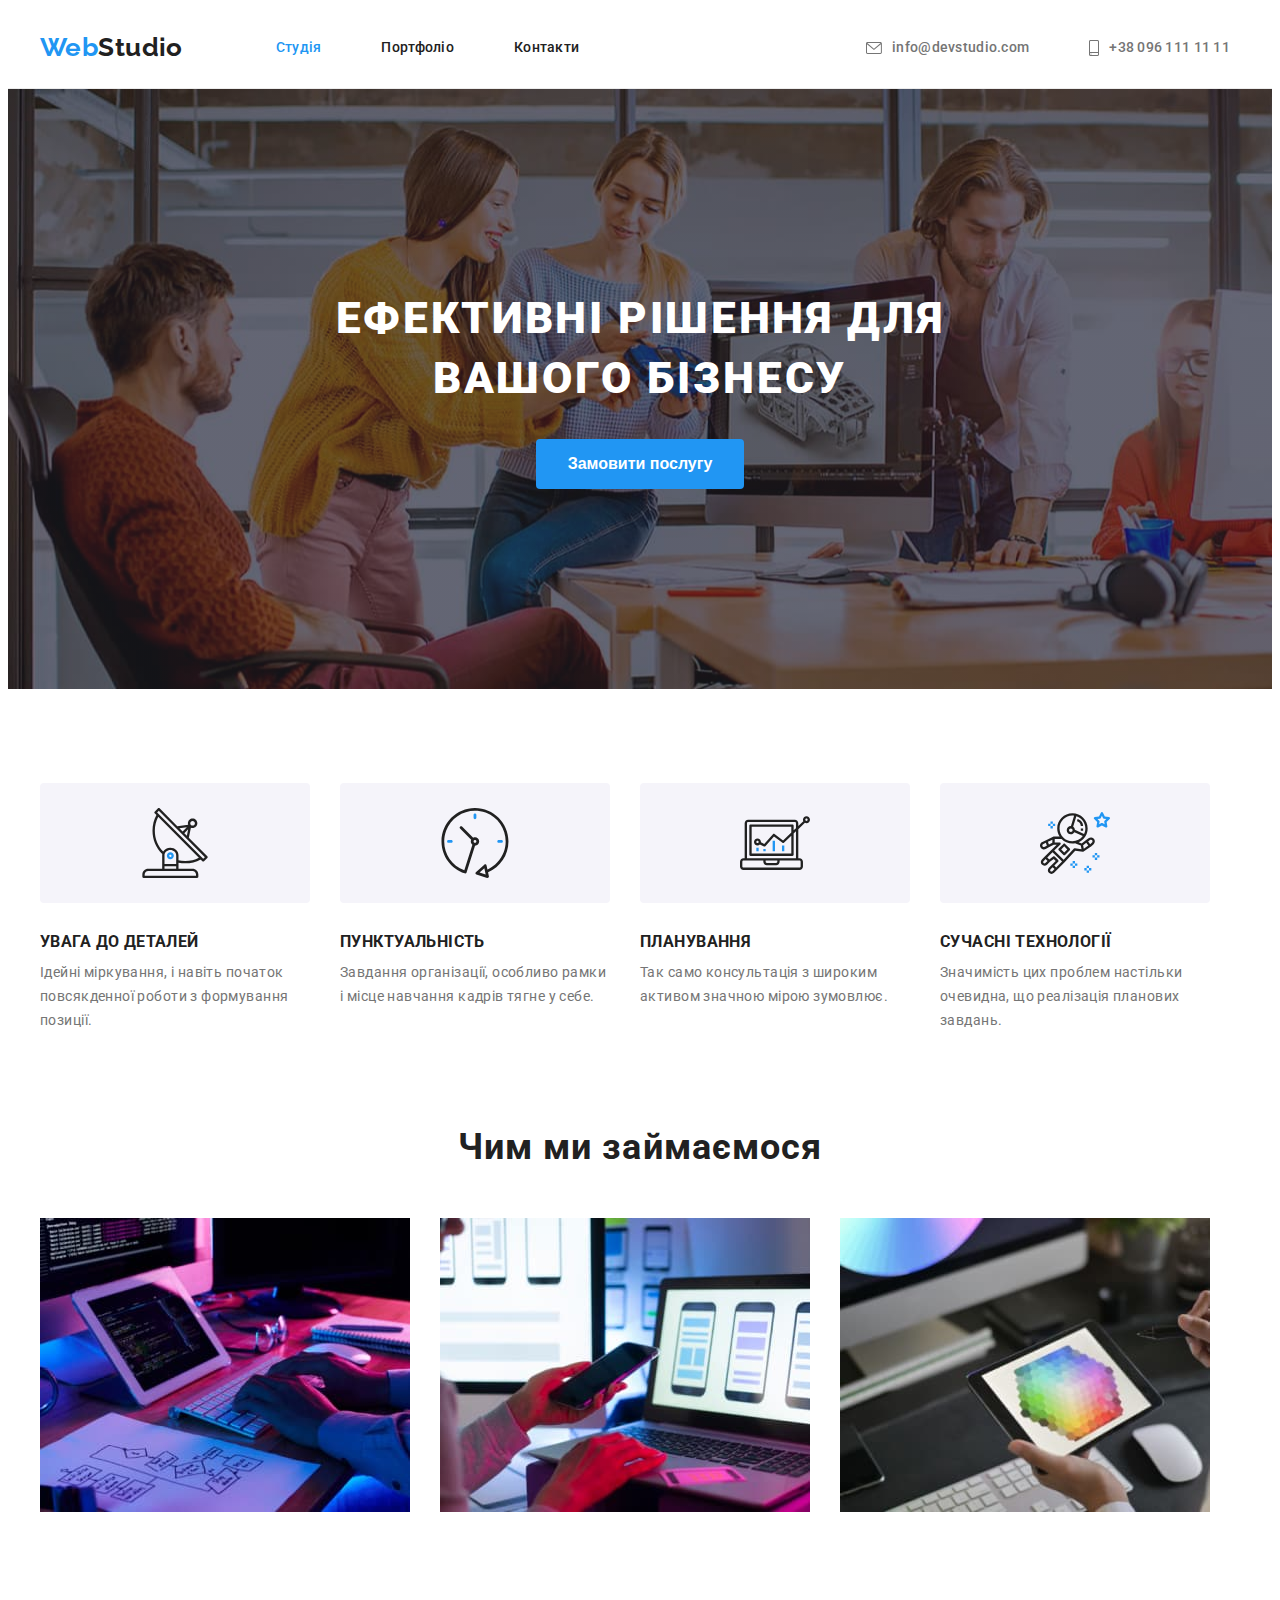
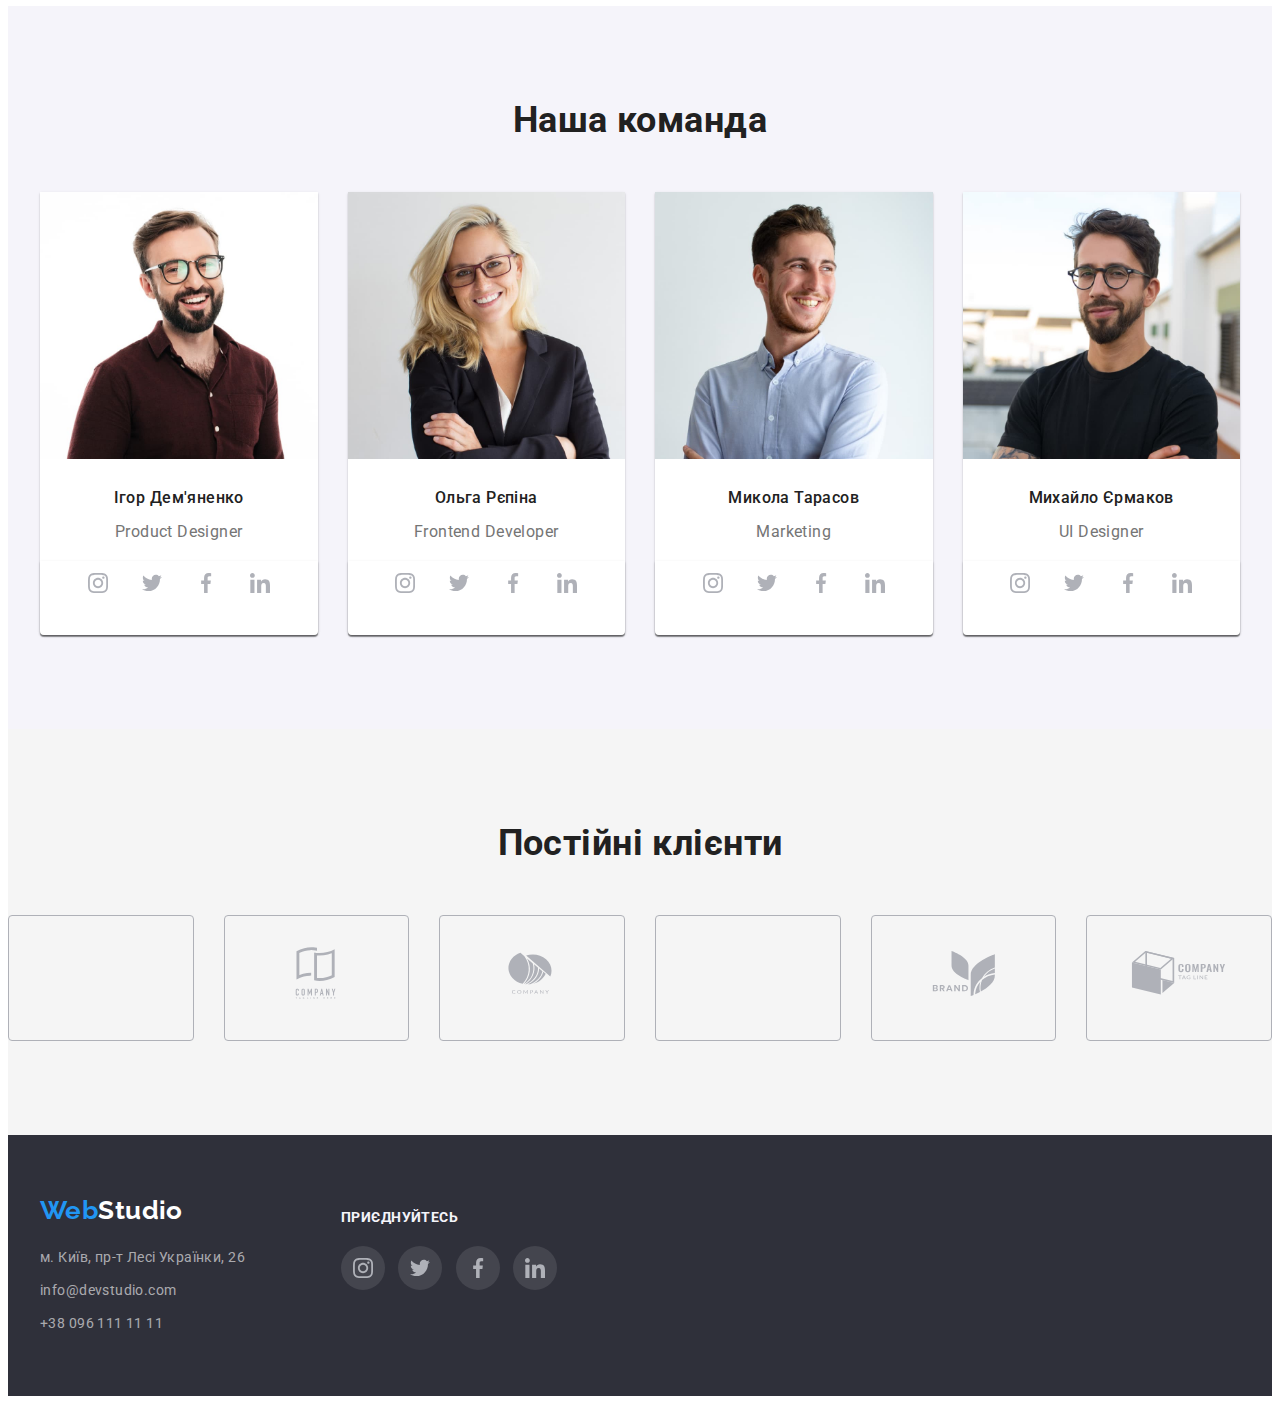
==== index.html @ e3583e93 "н" ====
<!DOCTYPE html>
<html lang="uk">
<head>
    <meta charset="UTF-8">
    <meta http-equiv="X-UA-Compatible" content="IE=edge">
    <meta name="viewport" content="width=device-width, initial-scale=1.0">
    <title>WebStudio</title>
    <link rel="preconnect" href="https://fonts.googleapis.com">
    <link rel="preconnect" href="https://fonts.gstatic.com" crossorigin>
    <link href="https://fonts.googleapis.com/css2?family=Raleway:wght@700&family=Roboto:wght@400;500;700;900&display=swap" rel="stylesheet">
    <link rel="stylesheet" href="https://cdnjs.cloudflare.com/ajax/libs/modern-normalize/1.1.0/modern-normalize.min.css" integrity="sha512-wpPYUAdjBVSE4KJnH1VR1HeZfpl1ub8YT/NKx4PuQ5NmX2tKuGu6U/JRp5y+Y8XG2tV+wKQpNHVUX03MfMFn9Q==" crossorigin="anonymous" referrerpolicy="no-referrer" />
    <link rel="stylesheet" href="./css/style.css">
</head>
<body>
    <!--Шапка-->
    <header class="head-top">
    <div class="container main-nav">   
        <a href="./index.html" class="logo"> <span class="logo-web">Web</span>Studio</a>
        <!--Навігація по сайті-->
        <nav class="nav">
            <ul class="site-nav">
                <li class="item-nav">
                   <a href="./index.html" class="header-link current">Студія</a> 
                </li>
                <li class="item-nav">
                    <a href="./portfolio.html" class="header-link ">Портфоліо</a>
                </li>
                <li class="item-nav">
                    <a href="" class="header-link">Контакти</a>
                </li>
            </ul>
        </nav>
        <!--Контакти-->
        <ul class="auth-nav">
            <li class="item-nav ">
                    <a href="mailto:info@devstudio.com" class="header-link"><svg class="icon-nav1">
                    <use href="./images/icons.svg#icon-letter"></use>
                 </svg>info@devstudio.com
                </a>
            </li>
            <li class="item-nav">
                    <a href="tel:+380961111111" class="header-link"><svg class="icon-nav2">
                    <use href="./images/icons.svg#icon-tel"></use>
                 </svg>+38 096 111 11 11
                </a>
            </li>
        </ul>
    </div>
    </header>
    <main>
        <!--Герой-->
    
        <section class="section section-hero ">
            <h1 class="hero-title">Ефективні рішення для вашого бізнесу</h1>
            <button type="button" class="button-style">Замовити послугу</button>
        </section>

    <section class="section section-benefits ">
        <div class="container">
            <!--Наші переваги-->
            <h2 class="title-benefits visually-hidden">Наші переваги</h2>
            <ul class="list-benefits">         
                <li class="list-item">
                    <div class="privileges-item">
                    <svg width="70" height="70" class="our-icons" >
                        <use class="our" href="./images/icons.svg#icon-antenna"></use>
                    </svg>
                    </div>
                    <h3 class="list-title">УВАГА ДО ДЕТАЛЕЙ</h3>
                    <p class="paragraph">Ідейні міркування, і навіть початок  повсякденної роботи з формування позиції.</p>
                </li>               
                <li class="list-item">
                    <div class="privileges-item">
                    <svg width="70" height="70" class="our-icons" >
                        <use href="./images/icons.svg#icon-clock"></use>
                    </svg>
                    </div>
                    <h3 class="list-title">ПУНКТУАЛЬНІСТЬ</h3>
                    <p class="paragraph">Завдання організації, особливо рамки і місце навчання кадрів тягне у себе.</p>
                </li>
                <li class="list-item">
                    <div class="privileges-item">
                    <svg width="70" height="70" class="our-icons">
                        <use href="./images/icons.svg#icon-diagram"></use>
                    </svg>
                    </div>
                    <h3 class="list-title">ПЛАНУВАННЯ</h3>
                    <p class="paragraph">Так само консультація з широким активом значною мірою зумовлює.</p>
                </li>
                <li class="list-item">
                    <div class="privileges-item">
                    <svg width="70" height="70" class="our-icons">
                        <use href="./images/icons.svg#icon-astronaut"></use>
                    </svg>
                    </div>
                    <h3 class="list-title">СУЧАСНІ ТЕХНОЛОГІЇ</h3>
                    <p class="paragraph">Значимість цих проблем настільки очевидна, що реалізація планових завдань.</p>
                </li>
            </ul>
        </div>
    </section>
        <!--Чим ми займаємося-->
    <section class="section section-work nopadding">
        <div class="container">
            <h2 class="section-work-title">Чим ми займаємося</h2>
            <ul class="list-work">
                <li class="item-do">
                    <img  class="img-item" src="./images/img.jpg" width="370" height="294" alt="Верстка">
                </li>
                <li class="item-do">
                    <img  class="img-item" src="./images/img2.jpg" width="370" height="294" alt="Дизайн">
                </li>
                <li class="item-do">
                    <img  class="img-item" src="./images/img3.jpg" width="370" height="294" alt="Оформлення">
                </li>
            </ul>
        </div>
    </section>
        <!--Наша команда-->
    <section class="section section-team">
        <div class="container">
            <h2 class="section-title">Наша команда</h2>
            <ul class="team">
                <li class="team-list">
                    <img class="team-picks" src="./images/igor.jpg" width="270" height="260" alt="Ігор Дем'яненко">
                    <h3 class="team-title">Ігор Дем'яненко</h3>
                    <p class="paragraph-team">Product Designer</p>
                    <ul class="team-list team-list-socialm">
                        
                        </li>
                        <li class="team-item-socialm">
                            <a href="#" class="team-soc-link link">
                                <svg width="20" height="20" class="team-soc-icon">
                                <use href="./images/icons.svg#icon-instagram"></use>
                                </svg>
                                </a>
                        </li>
                        <li class="team-item-socialm">
                            <a href="#" class="team-soc-link link">
                                <svg  width="20" height="20" class="team-soc-icon">
                                <use href="./images/icons.svg#icon-twitter-1"></use>
                                </svg>
                            </a>
                        </li>
                        <li class="team-item-socialm">
                            <a href="#" class="team-soc-link link">
                                <svg  width="20" height="20" class="team-soc-icon">
                                <use href="./images/icons.svg#icon-facebook"></use>
                                </svg>
                            </a>
                        </li>
                        <li class="team-item-socialm">
                            <a href="#" class="team-soc-link link">
                                <svg width="20" height="20" class="team-soc-icon">
                                <use href="./images/icons.svg#icon-linkedin"></use>
                                </svg>
                            </a>
                        </li>
                    </ul>
                </li>
                <li class="team-list">
                    <img class="team-picks" src="./images/olga.jpg" width="270" height="260" alt="Ольга Рєпіна">
                    <h3 class="team-title">Ольга Рєпіна</h3>
                    <p class="paragraph-team">Frontend Developer</p>
                    <ul class="team-list team-list-socialm">
                        <li class="team-item-socialm">
                            <a href="#" class="team-soc-link link">
                            <svg width="20" height="20" class="team-soc-icon">
                            <use href="./images/icons.svg#icon-instagram"></use>
                            </svg>
                            </a>
                        </li>
                        <li class="team-item-socialm">
                            <a href="#" class="team-soc-link link">
                                <svg  width="20" height="20" class="team-soc-icon">
                                <use href="./images/icons.svg#icon-twitter-1"></use>
                                </svg>
                            </a>
                        </li>
                        <li class="team-item-socialm">
                            <a href="#" class="team-soc-link link">
                                <svg  width="20" height="20" class="team-soc-icon">
                                <use href="./images/icons.svg#icon-facebook"></use>
                                </svg>
                            </a>
                        </li>
                        <li class="team-item-socialm">
                            <a href="#" class="team-soc-link link">
                                <svg width="20" height="20" class="team-soc-icon">
                                <use href="./images/icons.svg#icon-linkedin"></use>
                                </svg>
                            </a>
                        </li>
                    </ul>
                </li>
                <li class="team-list">
                    <img class="team-picks" src="./images/mykola.jpg" width="270" height="260" alt="Микола Тарасов">
                    <h3 class="team-title">Микола Тарасов</h3>
                    <p class="paragraph-team">Marketing</p>
                    <ul class="team-list team-list-socialm">
                        
                        <li class="team-item-socialm">
                            <a href="#" class="team-soc-link link">
                                <svg width="20" height="20" class="team-soc-icon">
                                <use href="./images/icons.svg#icon-instagram"></use>
                                </svg>
                                </a>
                        </li>
                        <li class="team-item-socialm">
                            <a href="#" class="team-soc-link link">
                                <svg  width="20" height="20" class="team-soc-icon">
                                <use href="./images/icons.svg#icon-twitter-1"></use>
                                </svg>
                            </a>
                        </li>
                        <li class="team-item-socialm">
                            <a href="#" class="team-soc-link link">
                                <svg  width="20" height="20" class="team-soc-icon">
                                <use href="./images/icons.svg#icon-facebook"></use>
                                </svg>
                            </a>
                        </li>
                        <li class="team-item-socialm">
                            <a href="#" class="team-soc-link link">
                                <svg width="20" height="20" class="team-soc-icon">
                                <use href="./images/icons.svg#icon-linkedin"></use>
                                </svg>
                            </a>
                        </li>
                    </ul>
                </li>
                <li class="team-list">
                    <img class="team-picks" src="./images/mykhailo.jpg" width="270" height="260" alt="Михайло Єрмаков">
                    <h3 class="team-title">Михайло Єрмаков</h3>
                    <p class="paragraph-team">UI Designer</p>
                    <ul class="team-list team-list-socialm">
                        
                        <li class="team-item-socialm">
                            <a href="#" class="team-soc-link link">
                                <svg width="20" height="20" class="team-soc-icon">
                                <use href="./images/icons.svg#icon-instagram"></use>
                                </svg>
                                </a>
                        </li>
                        <li class="team-item-socialm">
                            <a href="#" class="team-soc-link link">
                                <svg  width="20" height="20" class="team-soc-icon">
                                <use href="./images/icons.svg#icon-twitter-1"></use>
                                </svg>
                            </a>
                        </li>
                        <li class="team-item-socialm">
                            <a href="#" class="team-soc-link link">
                                <svg  width="20" height="20" class="team-soc-icon">
                                <use href="./images/icons.svg#icon-facebook"></use>
                                </svg>
                            </a>
                        </li>
                        <li class="team-item-socialm">
                            <a href="#" class="team-soc-link link">
                                <svg width="20" height="20" class="team-soc-icon">
                                <use href="./images/icons.svg#icon-linkedin"></use>
                                </svg>
                            </a>
                        </li>
                    </ul>
                </li>
            </ul>
        </div>
    </section>
    <!--Постійні клієнти-->
    <section class="section section-clients">
        <div class="container"></div>
        <h2 class="client-header">Постійні клієнти</h2>
            <ul class="list-client">
                <li class="company company-two">
                 <a class="client-item" href="#">
                    <svg class="icon-clients" width="106" height="60">
                        <use href="./images/icons.svg#icon-Logo-1"></use>
                    </svg>
                 </a>
                </li>
                <li class="company company-two">
                    <a class="client-item" href="#">
                        <svg class="icon-clients" width="106" height="60">
                            <use href="./images/icons.svg#icon-Logo-2"></use>
                        </svg>
                     </a>                
                </li>
                <li class="company company-two">
                    <a class="client-item" href="#">
                        <svg class="icon-clients" width="106" height="60">
                            <use href="./images/icons.svg#icon-Logo-3"></use>
                        </svg>
                     </a>      
                </li>
                <li class="company company-two">
                    <a class="client-item" href="#">
                        <svg class="icon-clients" width="106" height="60">
                            <use href="./images/icons.svg#icon-Logo-4"></use>
                        </svg>
                     </a>      
                </li>
                <li class="company company-two">
                    <a class="client-item" href="#">
                        <svg class="icon-clients" width="106" height="60">
                            <use href="./images/icons.svg#icon-Logo-5"></use>
                        </svg>
                     </a>      
                </li>
                <li class="company company-two">
                    <a class="client-item" href="#">
                        <svg class="icon-clients" width="106" height="60">
                            <use href="./images/icons.svg#icon-Logo-6"></use>
                        </svg>
                     </a>      
                </li>
            </ul>
        </div>
    </section>
</main>
    <!--Підвал-->
    <footer class="footer">
    <div class="container footer-item">
        <div class="footer-div">
            <address class="address">
        <a href="./index.html" class="logo-footer"><span class="logo-web">Web</span>Studio</a>
            <ul class="site-nav-footer">
                <li>
                    <a href="https://goo.gl/maps/zZceFbnyoAsrNm7R6" class="address-items" rel="noreferrer noopener" target="_blank">м. Київ, пр-т Лесі Українки, 26</a>
                </li>
                <li>
                    <a href="mailto:info@devstudio.com" class="address-items">info@devstudio.com</a>
                </li>
                <li>
                    <a href="tel:+380961111111" class="address-items link-end">+38 096 111 11 11</a>
                </li>
            </ul>
        </address>
        <div class="div-fot">
            <h3 class="footer-title">приєднуйтесь</h3>
            <ul class="footer-list">
                <li class="footer-soc-lincs">
                    <a class="footer-icon-linc" href="#">
                        <svg class="icons-svg" width="20" height="20">
                            <use href="./images/icons.svg#icon-instagram"></use>
                        </svg>
                    </a>
                </li>
                <li class="footer-soc-lincs">
                    <a class="footer-icon-linc" href="#">
                        <svg  class="icons-svg" width="20" height="20">
                            <use href="./images/icons.svg#icon-twitter-1"></use>
                        </svg>
                    </a>
                </li>
                <li class="footer-soc-lincs">
                    <a class="footer-icon-linc" href="#">
                        <svg class="icons-svg" width="20" height="20">
                            <use href="./images/icons.svg#icon-facebook"></use>
                        </svg>
                    </a>
                </li>
                <li class="footer-soc-lincs">
                    <a class="footer-icon-linc" href="#">
                        <svg class="icons-svg" width="20" height="20">
                            <use href="./images/icons.svg#icon-linkedin"></use>
                        </svg>
                    </a>
                </li>
            </ul>
        </div>
    </div>
    </div>
    </footer>
</body>
</html>
---- css/style.css ----
:root {
    --primary-text-color: #212121;
    --acent-color: #2196F3;
    --secondary-texy-color:#757575;
    --primary-fon-color: #ffffff;
    --secondary-fon-col: #F5F4FA;
    --darc-fon-color:#2F303A;
    --adres-color:rgba(255, 255, 255, 0.6);
    --work-fon-color:#F5F5F5;
    --header-border-color:#ECECEC;
    --color-cards-border: #EEEEEE;
    --background-color-hero: #C4C4C4;
    --border-clients-color: #AFB1B8;
    --bacjground-color-footer-lincs: rgba(255, 255, 255, 0.1);
    


    --primary-padding-bottom: 10px;
    
    

}
/* Палітра кольорів сайту */
/* Колір header : #FFFFFF; */
/* Колір секції наші переваги, і footer :  #2F303A */
/* Колір секцій наші переваги, чим ми займаємося :  #F5F5F5; */
/* Колір секції Наша команда : #F5F4FA */
/* Акцент: #2196F3; */
/* колір тексту: #2196F3; */
/* колір другорядного тексту: #757575; */


/* ------------index.html------------*/

body {
    font-family: 'Roboto', 'sans-serif';
    color: var(--primary-text-color);
    background-color:var(--primary-fon-color);
    font-weight: 400;
    font-size: 14px;
    line-height: 1.7;
    letter-spacing: 0.03em;
}

h1, h2, h3, h4, h5, h6, p {
    margin: 0;
    
}

ul {
    padding: 0;
    margin: 0;
   

}
.section {
    padding-top: 94px;
    padding-bottom:  94px;
}


/* ------------Шапка------------*/
header .auth-nav {
    display: flex;
}

.head-top  {
    background-color: var(--primary-fon-color);
    border-bottom: 1px solid var(--header-border-color);
    
}


.logo {
    font-family: 'Raleway', 'sans-serif';
    font-weight: 700;
    font-size: 26px;
    line-height: 1.2;
    text-decoration: none;
    color: var(--primary-text-color); 
    margin-right: 93px;   
}
.logo-web {
    color: var(--acent-color)
}



/* ------------Навігація по сайті------------*/


.main-nav {
    display: flex;
    align-items: center;
}

.site-nav {
    color: var(--primary-text-color);
    display: flex;      
}

.nav {
    margin-right: auto;
}

.site-nav .item-nav:not(:last-child) {
    margin-right: 50px;
}

.site-nav .header-link,
.site-nav {
    color: var(--primary-text-color);   
}

.site-nav .header-link:hover,
.site-nav .header-link:focus {
    color: var(--acent-color);
}

.header-link:active {
    color: var(--acent-color);
}
.header-link {
    display: block;
    padding-top: 32px;
    padding-bottom: 32px;
    font-weight: 500;
    font-size: 14px;
    line-height: 1.14;
    letter-spacing: 0.02em;
}

.auth-nav .item-nav + .item-nav {
    margin-left: 50px;
} 
/* ------------Контатки------------*/

.main-nav {
    justify-content: center;
}

.auth-nav .header-link,
.auth-nav  {
    color: var(--secondary-texy-color);
}


.auth-nav .header-link:hover,
.auth-nav .header-link:focus 
{
    color: var(--acent-color);
}

.site-nav .header-link.current {
    color: var(--acent-color);
}

.header-link {
    text-decoration: none;
}
.site-nav,
.auth-nav,
.list-benefits,
.team-list,
.buttons-filter,
.photos-list,
.list-work,
.site-nav-footer,
.list-client,
.footer-list
{
    list-style: none;
}

.icon-nav1,
.icon-nav2 {
    margin-right: 10px;
}

.icon-nav1:hover,
.icon-nav2:focus {
    color: var(--acent-color);
    fill: currentColor;
}

.icon-nav1 {
    width: 16px;
    height: 12px;
    fill: var(--secondary-texy-color);
}
.icon-nav2 {
    width: 10px;
    height: 16px;
    fill: var(--secondary-texy-color);
}


.header-link {
    display: flex;
    margin-right: 10px;
    align-items: center;
    justify-content: center;

}
/* ------------Декоративні елементи------------*/

.icon-nav1,
.icon-nav2 {
    color: var(--secondary-texy-color);
    fill: var(--secondary-texy-color);
}

.nav-icon:hover,
.nav-icon:focus {
    color: var(--acent-color);
}

/* ------------Герой------------*/

 .section-hero {

    background-image: linear-gradient(rgba(47, 48, 58, 0.4),
    rgba(47, 48, 58, 0.4)),
    url(../images/hero.jpg) ;
    background-repeat: no-repeat; 
    background-size: cover;
    background-color: var(--darc-fon-color); 
    text-align: center; 
    padding-top: 200px;
    padding-bottom:200px;
    max-width: 1600px;
    margin: 0 auto;
    
}

.section .section-hero {
    padding: 0;
    
}

.hero-title {
    color: var(--primary-fon-color);
    max-width: 696px;
    font-weight: 900;
    font-size: 44px;
    line-height: 1.36;
    letter-spacing: 0.06em;
    text-transform: uppercase;
    margin-bottom: 30px;
    margin-left: auto;
    margin-right: auto;
    
}


/* ------------Кнопи------------*/

/* ------------Кнопки портфоліо------------*/
.buttons-filter  .button {
    font-weight: 500;
    font-size: 16px;
    line-height: 1.62;
    color: var(--primary-text-color);
    background-color: var(--secondary-fon-col);
    border: none;
}

.button {
    background-color: var(--secondary-fon-col);
    
}

.button-filter:hover,
.button-filter:focus,
.button-filter:active
 {
    background-color:var(--acent-color);
    color: var(--primary-fon-color);
    box-shadow: 0px 3px 1px 
    rgba(0, 0, 0, 0.1), 0px 1px 2px 
    rgba(0, 0, 0, 0.08), 0px 2px 2px 
    rgba(0, 0, 0, 0.12);
    border-radius: 4px;
 }
 .button-filter {
    font-family: 'Roboto', 'sans-serif';
    border: 0;
    font-weight: 500;
    font-size: 16px;
    line-height:1.62;
    text-align: center;
    border-radius: 4px;
    cursor: pointer;
    max-height: 38px;
    padding-top: 6px;
    padding-bottom: 6px;
    padding-left: 22px;
    padding-right: 22px;
    
 }
 .button-all {
    width: 73px;
    padding-left: 25px;
    padding-right: 25px;
}
.button-web {
    width: 125px;
}
.button-adds {
    width: 112px;
}
.button-dysain {
    width: 103px;
}
.button-market {
    width: 130px;
    
}

 /* ------------Кнопка секції герой------------*/

.button-style {

    background-color: var(--acent-color);
    color: var(--primary-fon-color);
    border: none;
    cursor: pointer;
    font-weight: 700;
    font-size: 16px;
    line-height: 1.87;
    display: inline-block;
    background: var(--acent-color);
    border-radius: 4px;
    max-width: 216px;
    max-height: 50px;
    padding: 10px 32px;

    
}   
.button-style:hover,
.button-style:focus,
.button-style:active
 {
    background-color: var(--secondary-fon-col);
    color: var(--primary-text-color);
    box-shadow: 0px 4px 4px rgba(0, 0, 0, 0.15);
    border-radius: 4px;
}
/* ------------Наші переваги------------*/



.list-benefits {
    display: flex;    
}
.list-item {
    width: 270px;
}

.list-benefits .list-item:not(:last-child) {
     margin-right: 30px;

}

.visually-hidden { 
    position: absolute;
    width: 1px;
    height: 1px;
    margin: -1px;
    border: 0;
    padding: 0;
    white-space: nowrap;
    clip-path: inset(100%);
    clip: rect(0 0 0 0);
    overflow: hidden;
}

.list-title {
    font-weight: 700;
    line-height: 1.14;
    text-transform: uppercase;
    color: var(--primary-text-color);
    margin-bottom:var(--primary-padding-bottom) ;
}
.paragraph {
    
    color: var(--secondary-texy-color);

}

  
.privileges-item {
    display: flex;
    justify-content: center;
    align-items: center;
    margin-bottom: 30px;
    width: 270px;
    height: 120px;
    background: #F5F4FA;
    border-radius: 4px;
    
}



/* ------------Чим ми займаємося------------*/

.nopadding {
    padding-top: 0px;
}

.section-work-title {
    font-weight: 700;
    font-size: 36px;
    line-height: 1.16;
    letter-spacing: 0.03em;
    
}

.section-work-title {
    margin-bottom: 50px;
    text-align: center;
}
.list-work { 
    display:flex;    
    
}
.list-work .item-do {
    margin-right: 30px;
}
.list-work .item-do:last-child {
    margin-right: 0;
}

.img-item,
.team-picks {
    display: block;
    width: 100%;
    height: auto;
}

/* ------------Наша команда------------*/

.section-team {
    background-color: var(--secondary-fon-col);        
}

.section-title {
    font-weight: 700;
    font-size: 36px;
    line-height: 1.16;
    text-align: center;
    margin-bottom: 50px;
}

.paragraph-team {
    font-size: 16px;
    text-align: center;
    color: var(--secondary-texy-color); 
    margin-bottom: 16px;
}
.team-title {
    font-size: 16px;
    font-weight: 500;
    line-height: 1.18;
    text-align: center;
    margin-bottom:var(--primary-padding-bottom) ;    
}
.team {
    display: flex;
    justify-content: center;
}
.team .team-list:not(:last-child) {
    margin-right: 30px;
}
.team-picks {
    margin-bottom: 30px;
}
.team-list {
    box-shadow: 
    0px 1px 3px
    rgba(0, 0, 0, 0.12),
    0px 1px 1px rgba(0, 0, 0, 0.14),
    0px 2px 1px rgba(0, 0, 0, 0.2);
border-radius: 0px 0px 4px 4px;
background-color: var(--primary-fon-color);

}

.team-list-socialm {
    display: flex;
    justify-content: center;
    align-items: center;
}

.team-item-socialm {
 width: 44px;
 height: 44px;
 margin-bottom: 30px;
 
}
.team-item-socialm:not(:last-child) {
margin-right: 10px;
}
.team-soc-link  {
    width: 100%;
    height: 100%;  
    display: flex;
    border-radius: 50%;
    justify-content: center;
    align-items: center;

}
.team-soc-link:focus,
.team-soc-link:hover {
    background-color: var(--acent-color);
} 

/* ------------Наші клієнти------------*/
.section-clients {
    background-color: var(--work-fon-color);
}
.list-client {
    display: flex;
    justify-content: center;

}
.client-header {
    
    font-size: 36px;
    line-height: 1.16;
    text-align: center;
    display: flex;
    justify-content: center;
    align-items: center;
    margin-bottom: 50px;
}
.company {
    width: 170px;
    height: 92px;
    border: 1px solid var(--border-clients-color);
    border-radius: 4px;
    align-items: center;
    justify-content: center;
}
.company:not(:last-child) {
    margin-right: 30px;
}
.icon-clients {
    display: inline-block;
    align-items: center;
    justify-content: center;
    padding: auto;
    width: 106px;
    height: 60px;
    
}

.company-two {
    display: inline-flex;
    padding: 16px 32px;
    align-items: center;
    justify-content: center;

}

/* ------------Підвал------------*/

.footer {
    background-color: var(--darc-fon-color); 
    padding-top: 60px;
    padding-bottom: 60px; 
}

.footer-item > .logo-footer {
    margin-bottom: 20px;
    
}


.logo-footer {
    font-family: 'Raleway', 'sans-serif';
    font-weight: 700;
    font-size: 26px;
    line-height: 1.2;
    color: var(--primary-fon-color);
    text-decoration: none;
    display: inline-block;
    
}

.site-nav-footer > li:not(:last-child) {
    margin-bottom: 9px;
    
}


.address {
    font-style: normal;
    width: 231px;
    margin-right: 70px;
}
.address-item {
    color: var(--primary-fon-color);
    text-decoration: none;
}

.address-items {
    color: var(--adres-color); 
    text-decoration: none;   
}
.address-items:hover,
.address-items:focus {
    color: var(--acent-color);
}

.footer-title {
    color:var(--secondary-fon-col);
    font-weight: 700;
    font-size: 14px;
    line-height: 1.14;
    letter-spacing: 0.03em;
    text-transform: uppercase;
    margin-bottom: 20px;
}

.footer-soc-lincs {
    display: inline-flex;
    justify-content: center;
    align-content: center;
    width: 44px;
    height: 44px;
    background-color:var(--bacjground-color-footer-lincs);
    border-radius: 50%;
}

.footer-soc-lincs:focus,
.footer-soc-lincs:hover {
    background-color: var(--acent-color);
}

.footer-soc-lincs:not(:last-child) {
    margin-right: 10px;
    }

.footer-icon-linc {
    display: flex;
    justify-content: center;
    align-items: center;
}
.footer-div {
    display: flex;
    align-items: center;
}

.logo-footer {
    margin-bottom: 20px;
}

.div-fot {
    margin-bottom: 30px;
}



/* --------Портфоліо--------- */
.pic-title {
    font-weight: 700;
    font-size: 18px;
    line-height: 2;
    letter-spacing: 0.06em;
    color: var(--primary-text-color);
    
}
.pic-paragraph {
    font-size: 16px;
    line-height: 1.87;
    color: var(--secondary-texy-color);
}


/* --------Універсальні--------- */

.container {
    width: 1200px;
    padding-left:  15px;
    padding-right:  15px;
    margin: 0 auto;
    
}


.port {
    border: 1px solid var(--header-border-color);
    border-top: none;
    border-left: none;
    border-right: none;
}
.pic-list {
    display: flex;
    flex-wrap: wrap;       
}

.photos-list {
    width: 370px;
    margin-right: 30px;
    margin-bottom: 30px;
    
}

.photos-list:nth-child(3n) {
    margin-right: 0;
    
}
.photos-list:nth-last-child(-n+3) {
    margin-bottom: 0;
}
.photos-list:hover
 {
    box-shadow: 0px 3px 1px
     rgba(0, 0, 0, 0.1), 0px 1px 2px 
     rgba(0, 0, 0, 0.08), 0px 2px 2px
     rgba(0, 0, 0, 0.12);
    border-radius: 4px;
}

.photos-list:focus {
    box-shadow: 0px 3px 1px
     rgba(0, 0, 0, 0.1), 0px 1px 2px 
     rgba(0, 0, 0, 0.08), 0px 2px 2px
     rgba(0, 0, 0, 0.12);
    border-radius: 4px;
}
.buttons-filters {
    display: flex;
    justify-content:center;
    margin-bottom: 50px;
   
}
.buttons-filter:not(:first-child) {
    margin-left: 8px;
}

.portfolio-list {
    justify-content: center;
}


.cards {
    border: 1px solid var(--color-cards-border);
    border-top: none;
    width: 370px;
    padding-top: 20px;
    padding-bottom: 20px;
    padding-left: 24px;
    padding-right: 24px;
}

.cards> .pic-title {  
    margin-bottom: 4px;
}
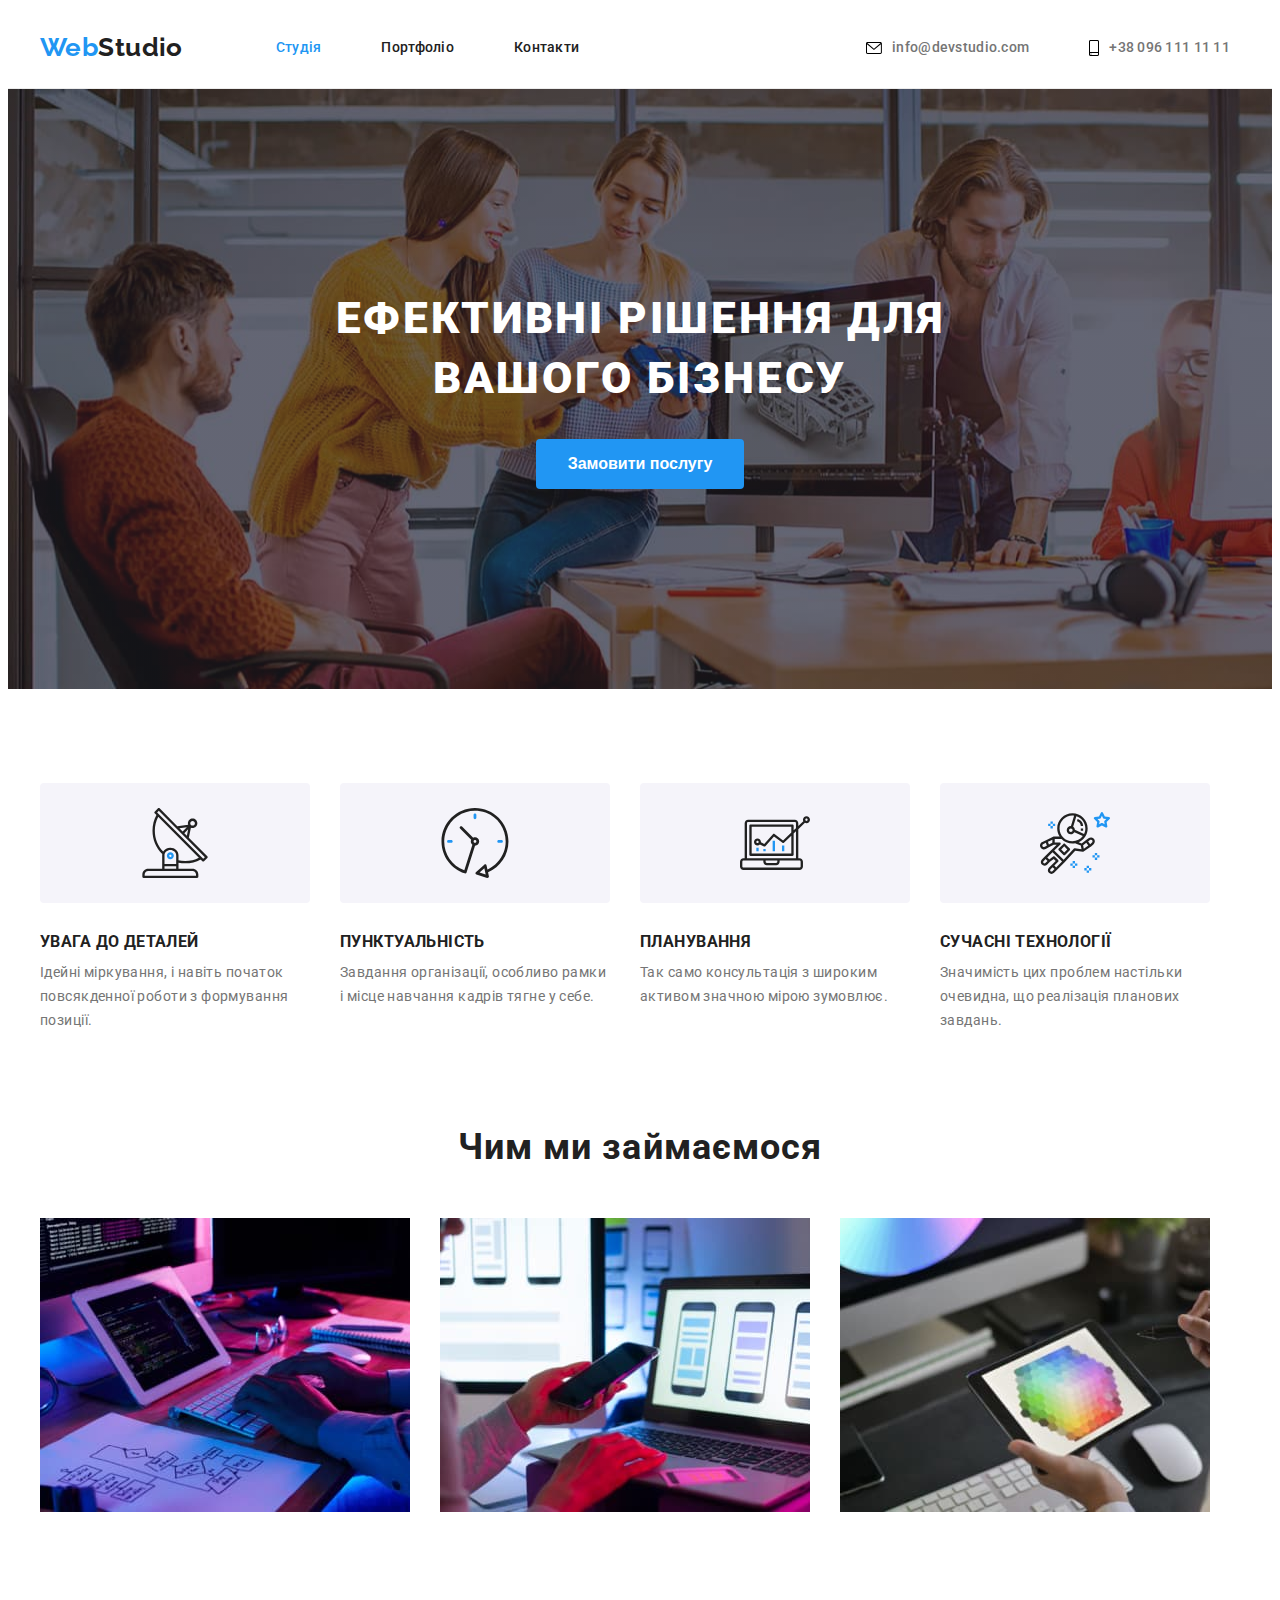
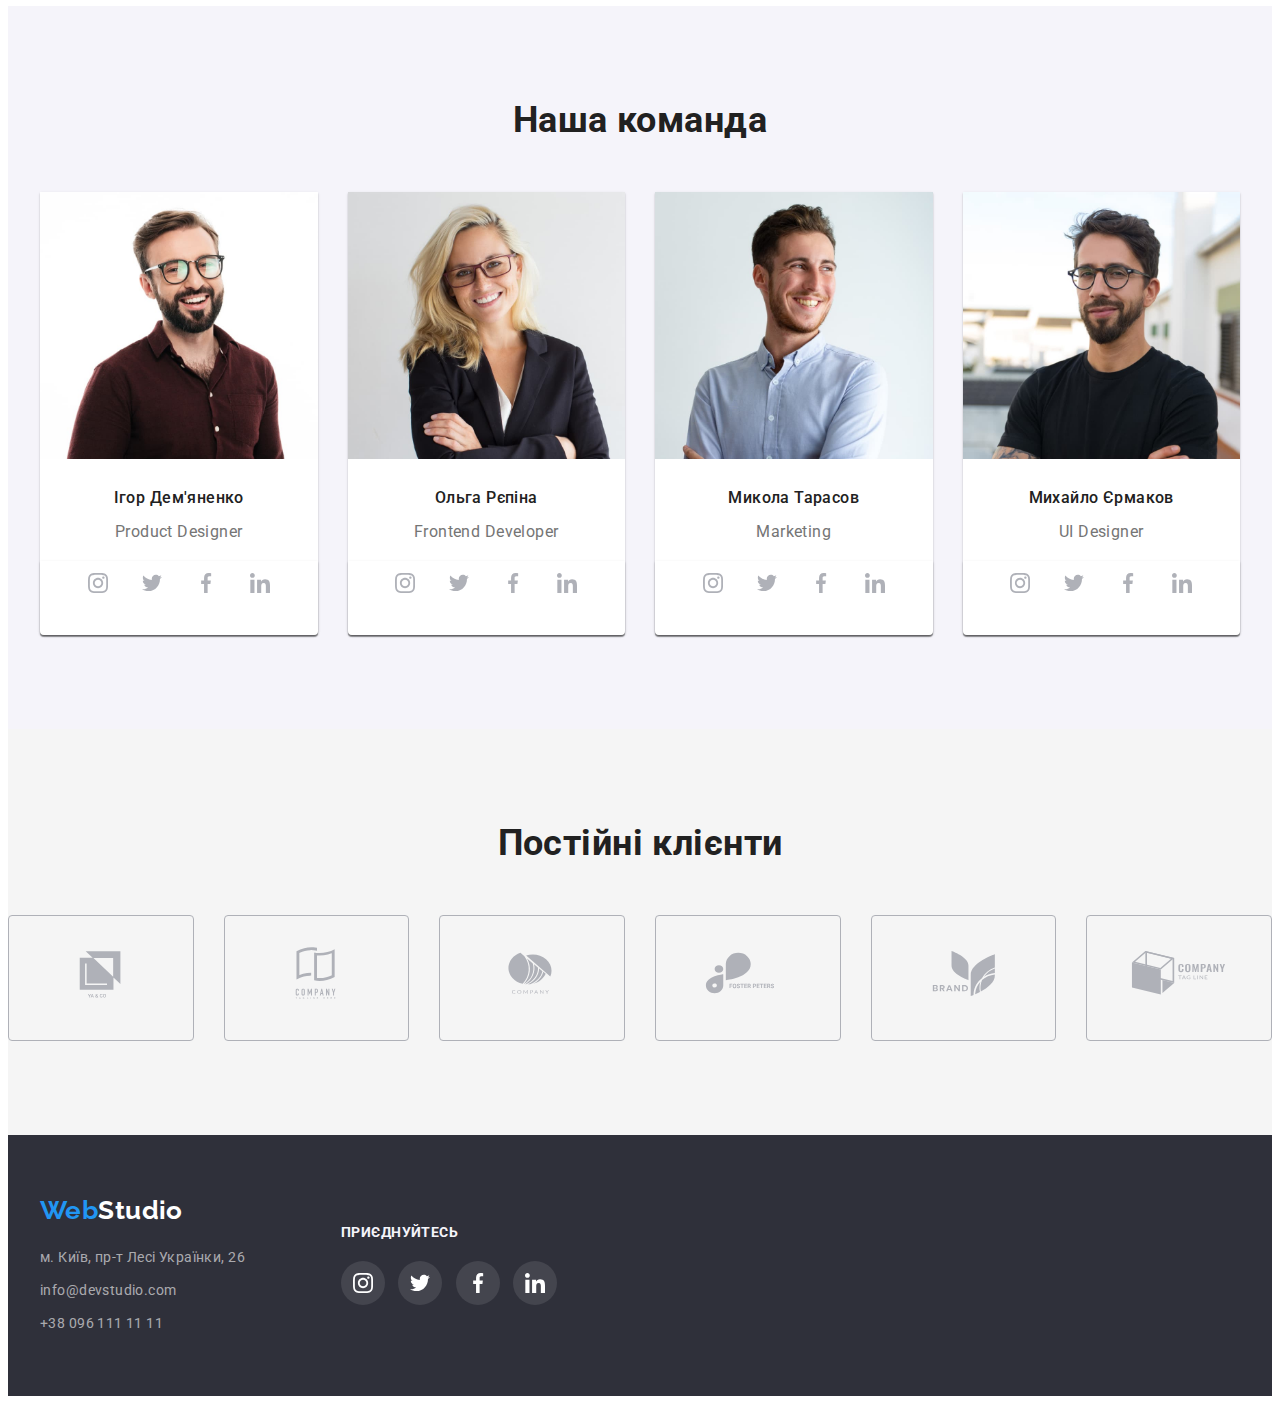
==== commit c748bf89: "add hover and focus in company sections" ====
--- a/index.html
+++ b/index.html
@@ -32,19 +32,16 @@
         </nav>
         <!--Контакти-->
         <ul class="auth-nav">
-            <li class="item-nav ">
-                    <a href="mailto:info@devstudio.com" class="header-link"><svg class="icon-nav1">
+            <li class="item-nav">
+                <a href="mailto:info@devstudio.com" class="header-link"><svg width="16" height="12" class="icon-mail">
                     <use href="./images/icons.svg#icon-letter"></use>
-                 </svg>info@devstudio.com
-                </a>
+                 </svg>info@devstudio.com</a>
             </li>
             <li class="item-nav">
-                    <a href="tel:+380961111111" class="header-link"><svg class="icon-nav2">
+                <a href="tel:+380961111111" class="header-link"><svg width="10" height="16" class="icon-mail">
                     <use href="./images/icons.svg#icon-tel"></use>
-                 </svg>+38 096 111 11 11
-                </a>
+                 </svg>+38 096 111 11 11</a>
             </li>
-        </ul>
     </div>
     </header>
     <main>
@@ -133,7 +130,7 @@
                                 <svg width="20" height="20" class="team-soc-icon">
                                 <use href="./images/icons.svg#icon-instagram"></use>
                                 </svg>
-                                </a>
+                            </a>
                         </li>
                         <li class="team-item-socialm">
                             <a href="#" class="team-soc-link link">
@@ -273,42 +270,42 @@
         <div class="container"></div>
         <h2 class="client-header">Постійні клієнти</h2>
             <ul class="list-client">
-                <li class="company company-two">
+                <li class="company ">
                  <a class="client-item" href="#">
                     <svg class="icon-clients" width="106" height="60">
-                        <use href="./images/icons.svg#icon-Logo-1"></use>
+                        <use href="./images/icons.svg#icon-Logo1n"></use>
                     </svg>
                  </a>
                 </li>
-                <li class="company company-two">
+                <li class="company">
                     <a class="client-item" href="#">
                         <svg class="icon-clients" width="106" height="60">
                             <use href="./images/icons.svg#icon-Logo-2"></use>
                         </svg>
                      </a>                
                 </li>
-                <li class="company company-two">
+                <li class="company">
                     <a class="client-item" href="#">
                         <svg class="icon-clients" width="106" height="60">
                             <use href="./images/icons.svg#icon-Logo-3"></use>
                         </svg>
                      </a>      
                 </li>
-                <li class="company company-two">
-                    <a class="client-item" href="#">
-                        <svg class="icon-clients" width="106" height="60">
-                            <use href="./images/icons.svg#icon-Logo-4"></use>
+                <li class="company">
+                    <a class="client-item" href="#">
+                        <svg class="icon-clients" width="106" height="60">
+                            <use href="./images/icons.svg#icon-Logo4"></use>
                         </svg>
                      </a>      
                 </li>
-                <li class="company company-two">
+                <li class="company">
                     <a class="client-item" href="#">
                         <svg class="icon-clients" width="106" height="60">
                             <use href="./images/icons.svg#icon-Logo-5"></use>
                         </svg>
                      </a>      
                 </li>
-                <li class="company company-two">
+                <li class="company">
                     <a class="client-item" href="#">
                         <svg class="icon-clients" width="106" height="60">
                             <use href="./images/icons.svg#icon-Logo-6"></use>
@@ -323,7 +320,7 @@
     <footer class="footer">
     <div class="container footer-item">
         <div class="footer-div">
-            <address class="address">
+        <address class="address">
         <a href="./index.html" class="logo-footer"><span class="logo-web">Web</span>Studio</a>
             <ul class="site-nav-footer">
                 <li>
--- a/css/style.css
+++ b/css/style.css
@@ -12,7 +12,7 @@
     --background-color-hero: #C4C4C4;
     --border-clients-color: #AFB1B8;
     --bacjground-color-footer-lincs: rgba(255, 255, 255, 0.1);
-    
+    --primery-icon-color:#AFB1B8;
 
 
     --primary-padding-bottom: 10px;
@@ -149,6 +149,7 @@
 .auth-nav .header-link:focus 
 {
     color: var(--acent-color);
+    fill: var(--acent-color);
 }
 
 .site-nav .header-link.current {
@@ -173,14 +174,13 @@
 }
 
 .icon-nav1,
-.icon-nav2 {
+.icon-mail {
     margin-right: 10px;
 }
 
 .icon-nav1:hover,
 .icon-nav2:focus {
-    color: var(--acent-color);
-    fill: currentColor;
+ fill: var(--acent-color);
 }
 
 .icon-nav1 {
@@ -202,18 +202,19 @@
     justify-content: center;
 
 }
+
+
+.header-link:focus,
+.header-link:hover
+ {
+    fill: var(--acent-color);
+}
+
 /* ------------Декоративні елементи------------*/
 
-.icon-nav1,
-.icon-nav2 {
-    color: var(--secondary-texy-color);
-    fill: var(--secondary-texy-color);
-}
-
-.nav-icon:hover,
-.nav-icon:focus {
-    color: var(--acent-color);
-}
+
+
+
 
 /* ------------Герой------------*/
 
@@ -516,6 +517,14 @@
     background-color: var(--acent-color);
 } 
 
+.team-soc-link:hover .team-soc-icon {
+    fill: var(--primary-fon-color);
+}
+
+.team-soc-icon {
+    fill: var(--primery-icon-color);
+}
+
 /* ------------Наші клієнти------------*/
 .section-clients {
     background-color: var(--work-fon-color);
@@ -543,6 +552,17 @@
     align-items: center;
     justify-content: center;
 }
+
+.company:focus,
+.company:hover {
+    border: 1px solid var(--acent-color);
+}
+
+.icon-clients:focus,
+.icon-clients:hover {
+    fill: var(--acent-color);
+}
+    
 .company:not(:last-child) {
     margin-right: 30px;
 }
@@ -552,11 +572,14 @@
     justify-content: center;
     padding: auto;
     width: 106px;
-    height: 60px;
-    
-}
-
-.company-two {
+    height: 60px;  
+}
+
+.icon-clients {
+    fill: var(--primery-icon-color);
+}
+
+.company {
     display: inline-flex;
     padding: 16px 32px;
     align-items: center;
@@ -630,8 +653,14 @@
     align-content: center;
     width: 44px;
     height: 44px;
+    fill: var(--primary-fon-color);
     background-color:var(--bacjground-color-footer-lincs);
     border-radius: 50%;
+
+}
+
+.footer-icon-linc {
+    fill: var(--primary-fon-color);
 }
 
 .footer-soc-lincs:focus,
@@ -639,6 +668,7 @@
     background-color: var(--acent-color);
 }
 
+
 .footer-soc-lincs:not(:last-child) {
     margin-right: 10px;
     }
@@ -657,7 +687,7 @@
     margin-bottom: 20px;
 }
 
-.div-fot {
+.div-fot .fot-portfolio {
     margin-bottom: 30px;
 }
 
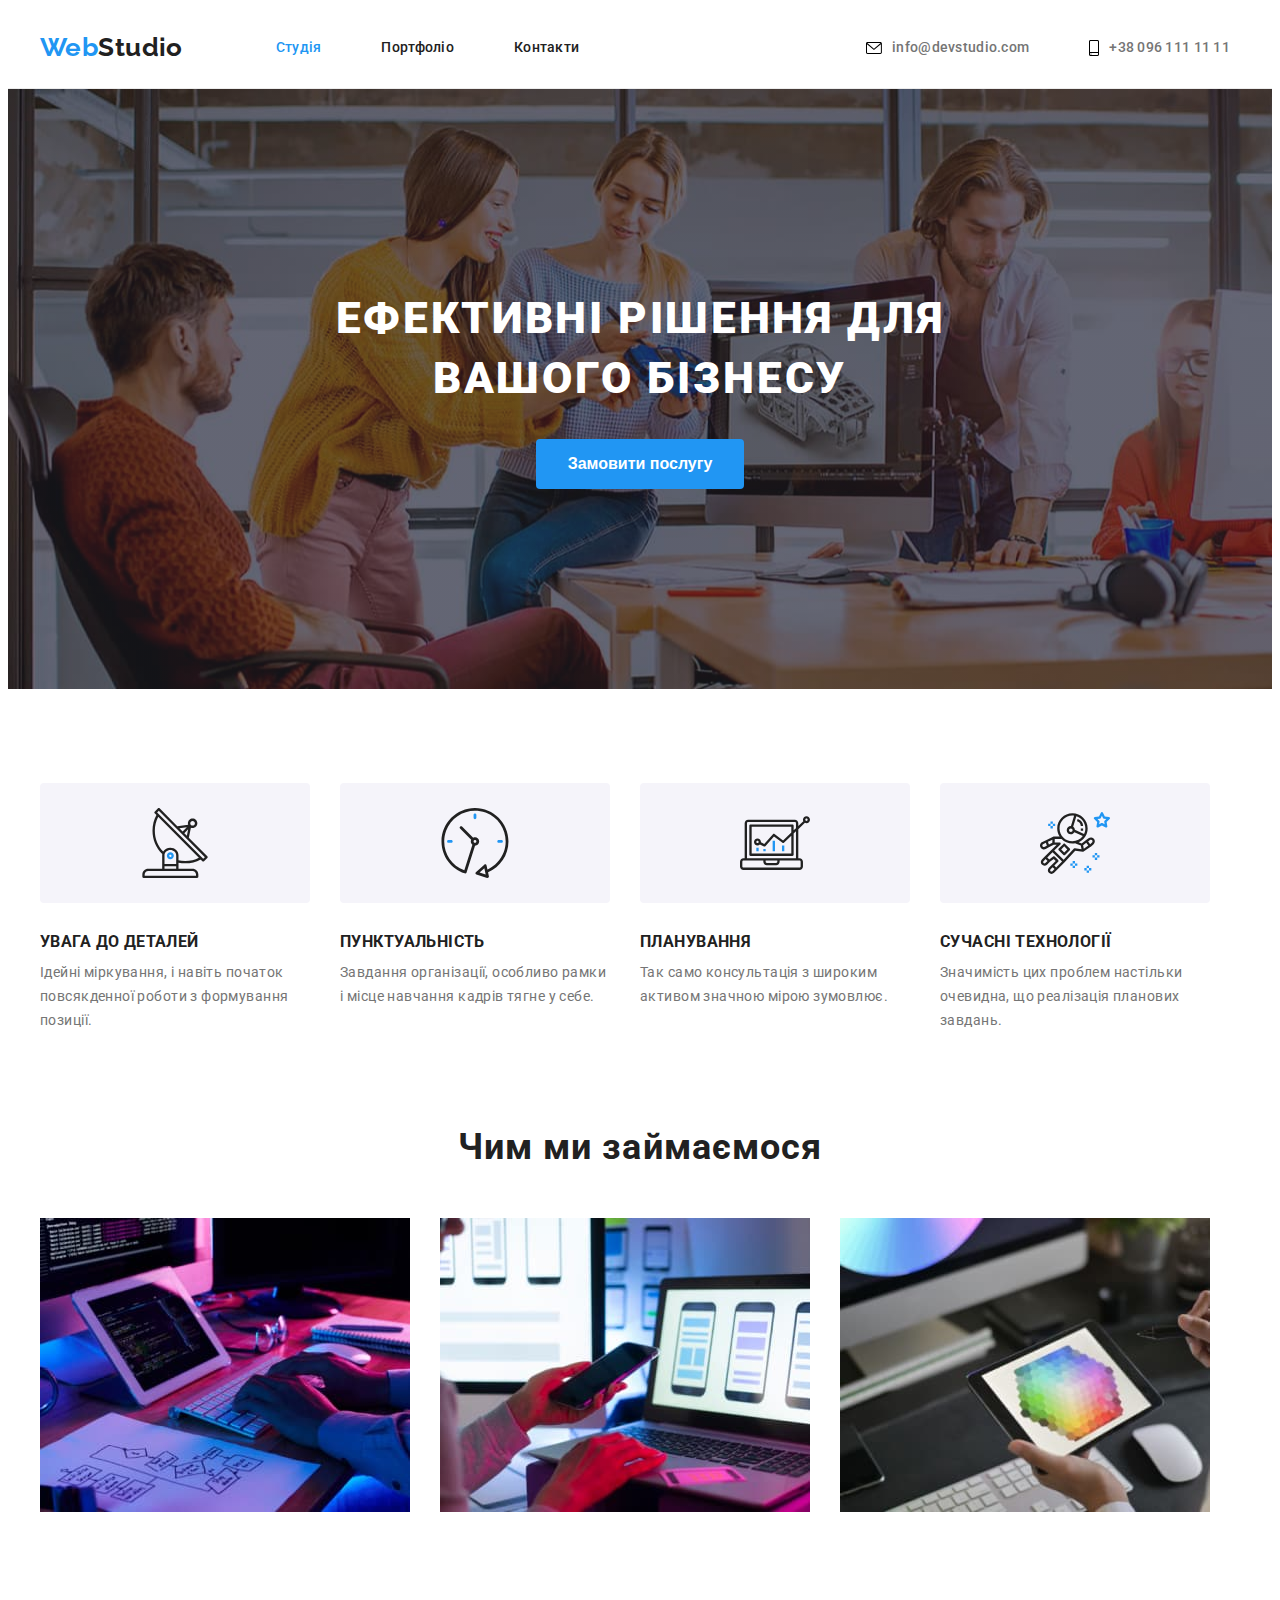
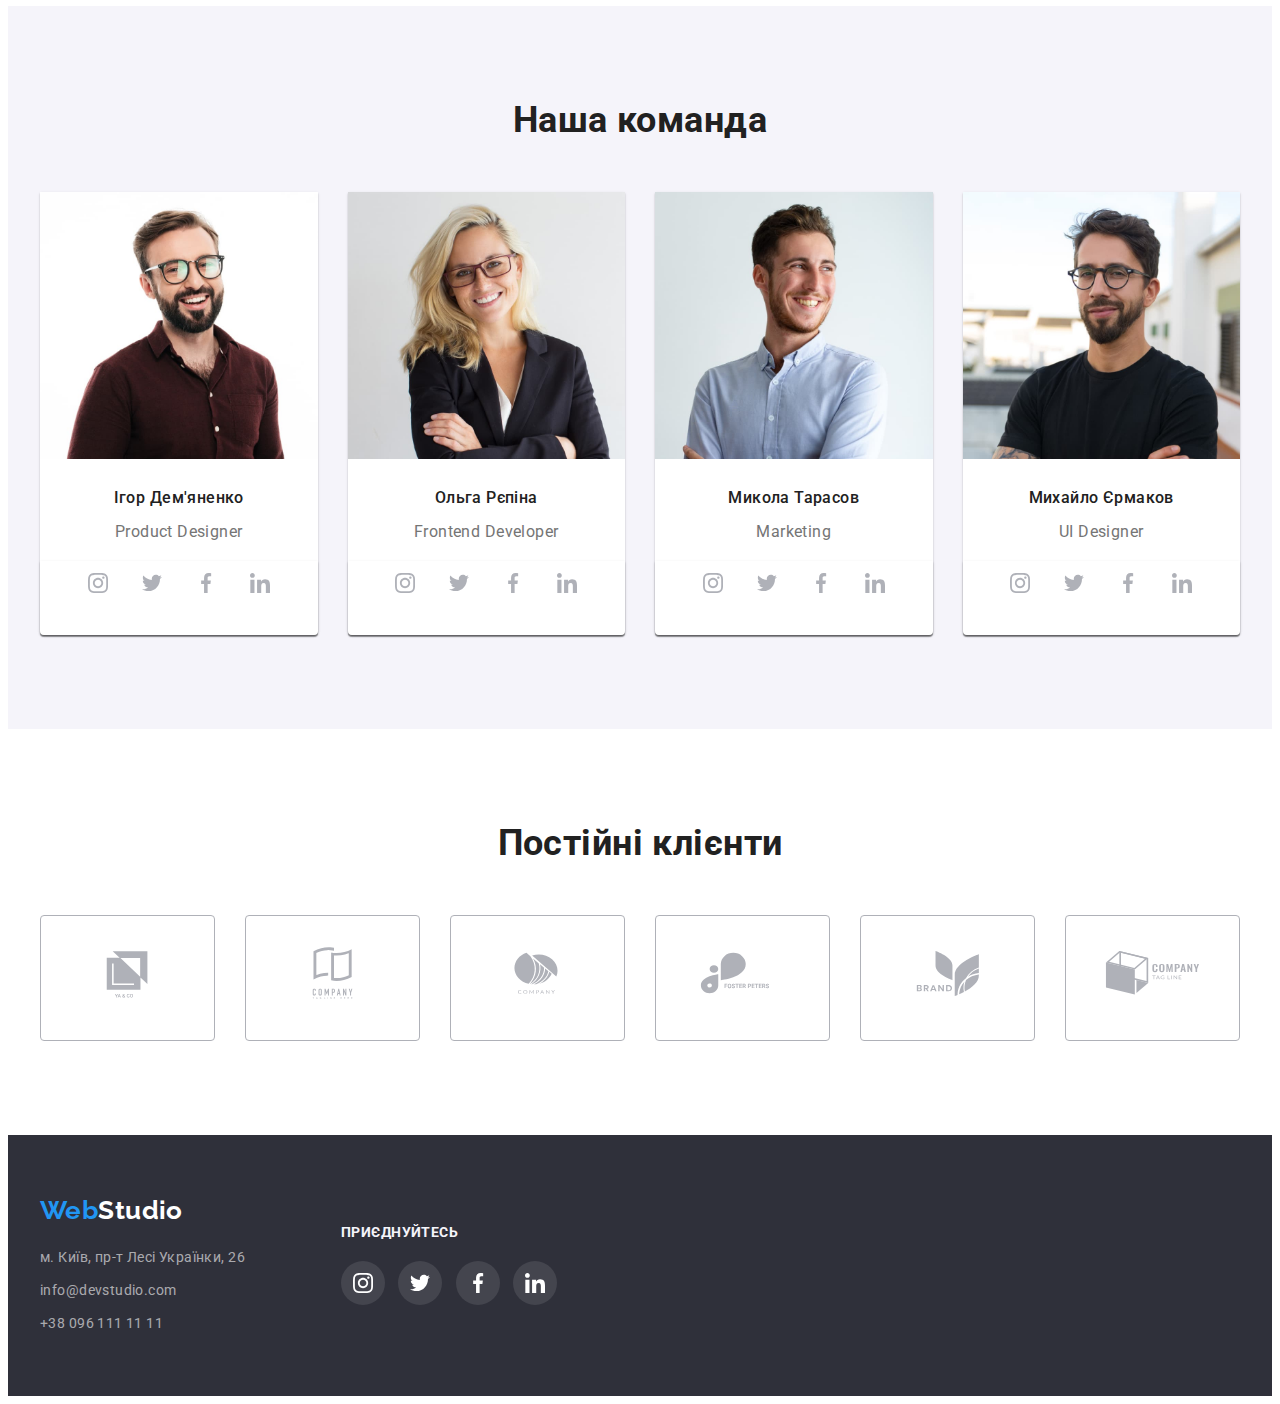
==== commit a3977985: "finish" ====
--- a/index.html
+++ b/index.html
@@ -267,7 +267,7 @@
     </section>
     <!--Постійні клієнти-->
     <section class="section section-clients">
-        <div class="container"></div>
+        <div class="container clients-div">
         <h2 class="client-header">Постійні клієнти</h2>
             <ul class="list-client">
                 <li class="company ">
--- a/css/style.css
+++ b/css/style.css
@@ -526,9 +526,11 @@
 }
 
 /* ------------Наші клієнти------------*/
-.section-clients {
-    background-color: var(--work-fon-color);
-}
+
+.clients-div {
+    background-color: var(--primary-fon-color);
+}
+
 .list-client {
     display: flex;
     justify-content: center;
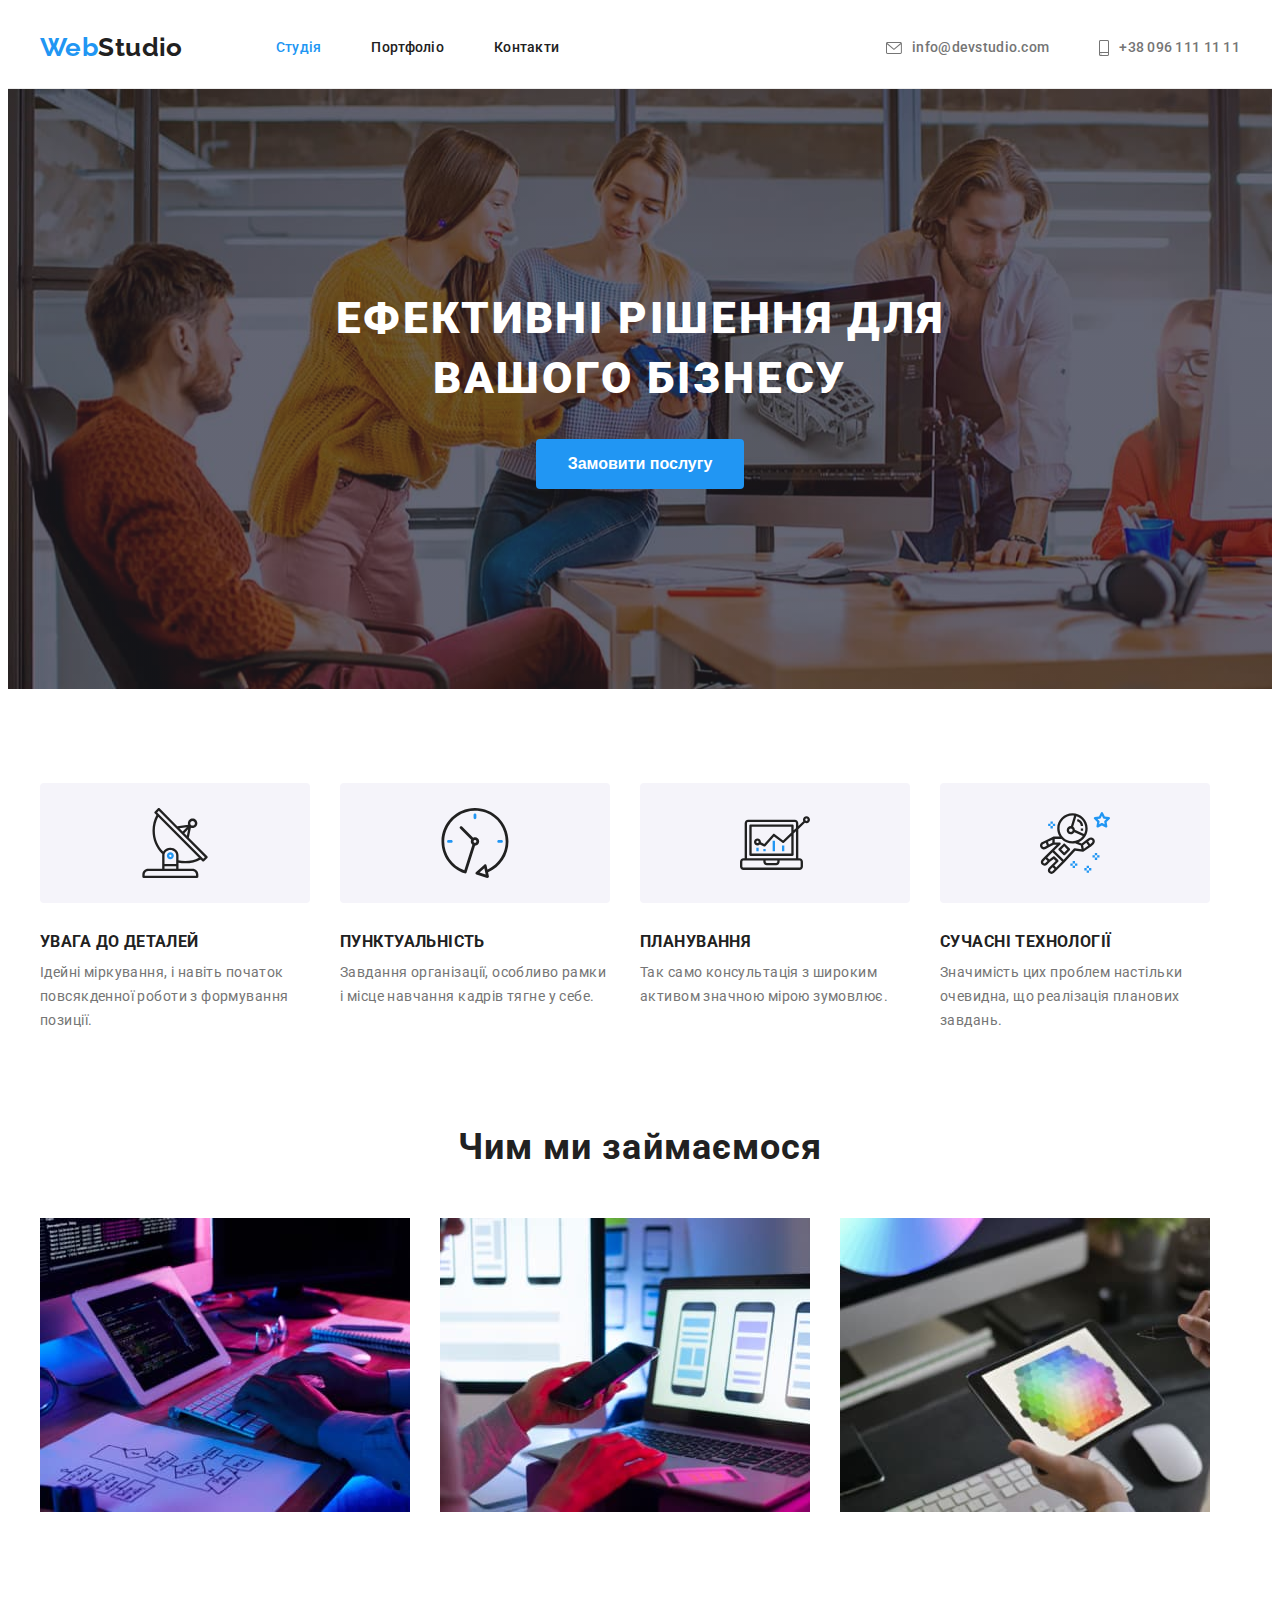
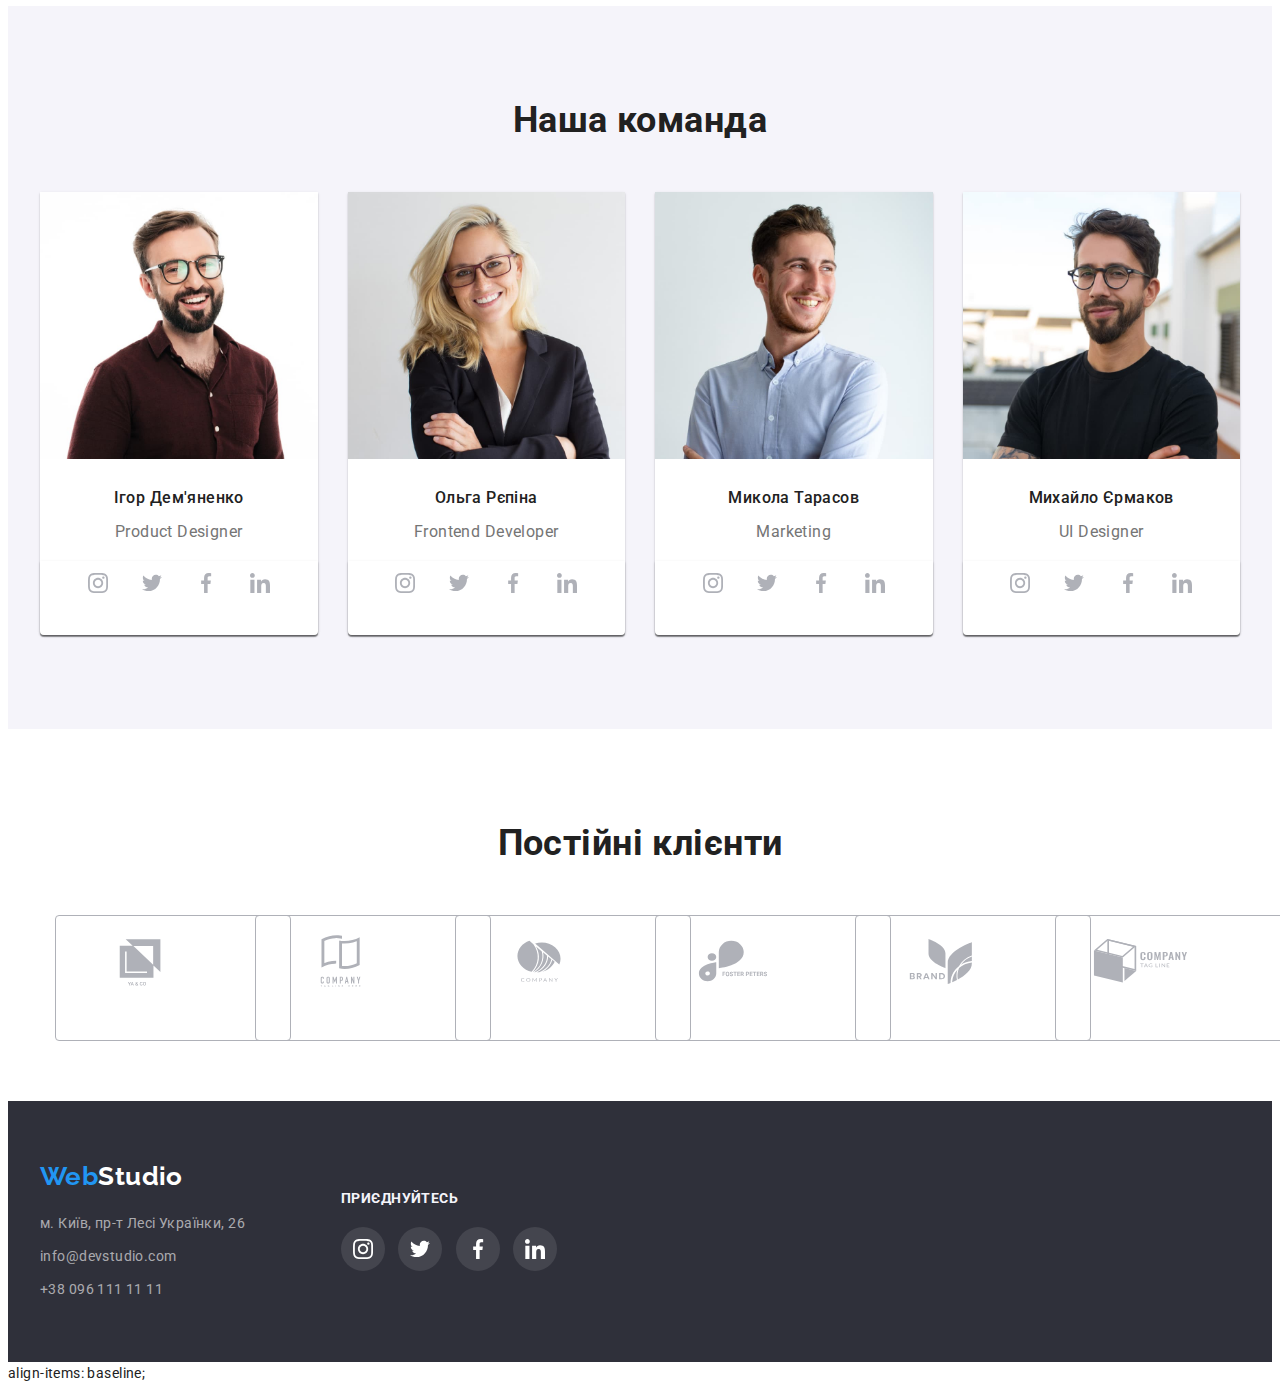
==== commit f3635377: "dd" ====
--- a/index.html
+++ b/index.html
@@ -268,46 +268,46 @@
     <!--Постійні клієнти-->
     <section class="section section-clients">
         <div class="container clients-div">
-        <h2 class="client-header">Постійні клієнти</h2>
+        <h2 class="client-title">Постійні клієнти</h2>
             <ul class="list-client">
                 <li class="company ">
                  <a class="client-item" href="#">
-                    <svg class="icon-clients" width="106" height="60">
+                    <svg class="icon-clients" >
                         <use href="./images/icons.svg#icon-Logo1n"></use>
                     </svg>
                  </a>
                 </li>
                 <li class="company">
                     <a class="client-item" href="#">
-                        <svg class="icon-clients" width="106" height="60">
+                        <svg class="icon-clients" >
                             <use href="./images/icons.svg#icon-Logo-2"></use>
                         </svg>
                      </a>                
                 </li>
                 <li class="company">
                     <a class="client-item" href="#">
-                        <svg class="icon-clients" width="106" height="60">
+                        <svg class="icon-clients" >
                             <use href="./images/icons.svg#icon-Logo-3"></use>
                         </svg>
                      </a>      
                 </li>
                 <li class="company">
                     <a class="client-item" href="#">
-                        <svg class="icon-clients" width="106" height="60">
+                        <svg class="icon-clients">
                             <use href="./images/icons.svg#icon-Logo4"></use>
                         </svg>
                      </a>      
                 </li>
                 <li class="company">
                     <a class="client-item" href="#">
-                        <svg class="icon-clients" width="106" height="60">
+                        <svg class="icon-clients" >
                             <use href="./images/icons.svg#icon-Logo-5"></use>
                         </svg>
                      </a>      
                 </li>
                 <li class="company">
                     <a class="client-item" href="#">
-                        <svg class="icon-clients" width="106" height="60">
+                        <svg class="icon-clients" >
                             <use href="./images/icons.svg#icon-Logo-6"></use>
                         </svg>
                      </a>      
@@ -371,4 +371,4 @@
     </div>
     </footer>
 </body>
-</html>+</html>align-items: baseline;--- a/css/style.css
+++ b/css/style.css
@@ -197,10 +197,8 @@
 
 .header-link {
     display: flex;
-    margin-right: 10px;
-    align-items: center;
-    justify-content: center;
-
+    align-items: center;
+    justify-content: center;
 }
 
 
@@ -208,6 +206,10 @@
 .header-link:hover
  {
     fill: var(--acent-color);
+}
+
+.header-link {
+     fill: var(--secondary-texy-color); 
 }
 
 /* ------------Декоративні елементи------------*/
@@ -497,9 +499,13 @@
 .team-item-socialm {
  width: 44px;
  height: 44px;
- margin-bottom: 30px;
- 
-}
+}
+
+.team-list-socialm {
+    padding-bottom: 30px;
+}
+
+
 .team-item-socialm:not(:last-child) {
 margin-right: 10px;
 }
@@ -521,23 +527,18 @@
     fill: var(--primary-fon-color);
 }
 
+
+.team-soc-link:focus .team-soc-icon {
+    fill: var(--primary-fon-color);
+}
+
 .team-soc-icon {
     fill: var(--primery-icon-color);
 }
 
 /* ------------Наші клієнти------------*/
 
-.clients-div {
-    background-color: var(--primary-fon-color);
-}
-
-.list-client {
-    display: flex;
-    justify-content: center;
-
-}
-.client-header {
-    
+.client-title {
     font-size: 36px;
     line-height: 1.16;
     text-align: center;
@@ -546,48 +547,74 @@
     align-items: center;
     margin-bottom: 50px;
 }
+
+.clients-div {
+    background-color: var(--primary-fon-color);
+}
+
+
+.list-client {
+    display: flex;
+    justify-content: center;
+    align-items: center;
+}
+
+
+.icon-clients {
+    width: 106px;
+    height: 60px;  
+}
+
 .company {
     width: 170px;
     height: 92px;
+    
+    
+    
+}
+
+.client-item {
+    width: 100%;
+    height: 100%;  
+    display: block;
+    padding:  16px 32px;
     border: 1px solid var(--border-clients-color);
     border-radius: 4px;
-    align-items: center;
-    justify-content: center;
-}
-
-.company:focus,
-.company:hover {
-    border: 1px solid var(--acent-color);
-}
-
-.icon-clients:focus,
-.icon-clients:hover {
-    fill: var(--acent-color);
-}
-    
+    
+    justify-content: center;
+    align-items: center;
+    }
+
+
 .company:not(:last-child) {
     margin-right: 30px;
 }
+
+
 .icon-clients {
-    display: inline-block;
-    align-items: center;
-    justify-content: center;
-    padding: auto;
     width: 106px;
     height: 60px;  
 }
 
+
 .icon-clients {
     fill: var(--primery-icon-color);
 }
 
-.company {
-    display: inline-flex;
-    padding: 16px 32px;
-    align-items: center;
-    justify-content: center;
-
-}
+.client-item:hover .icon-clients {
+    fill: var(--acent-color);
+}
+
+
+.company:focus .icon-clients {
+    fill: var(--acent-color);
+}
+
+.company:hover  {
+    border-radius: 4px;
+    fill: var(--acent-color);
+}
+
 
 /* ------------Підвал------------*/
 
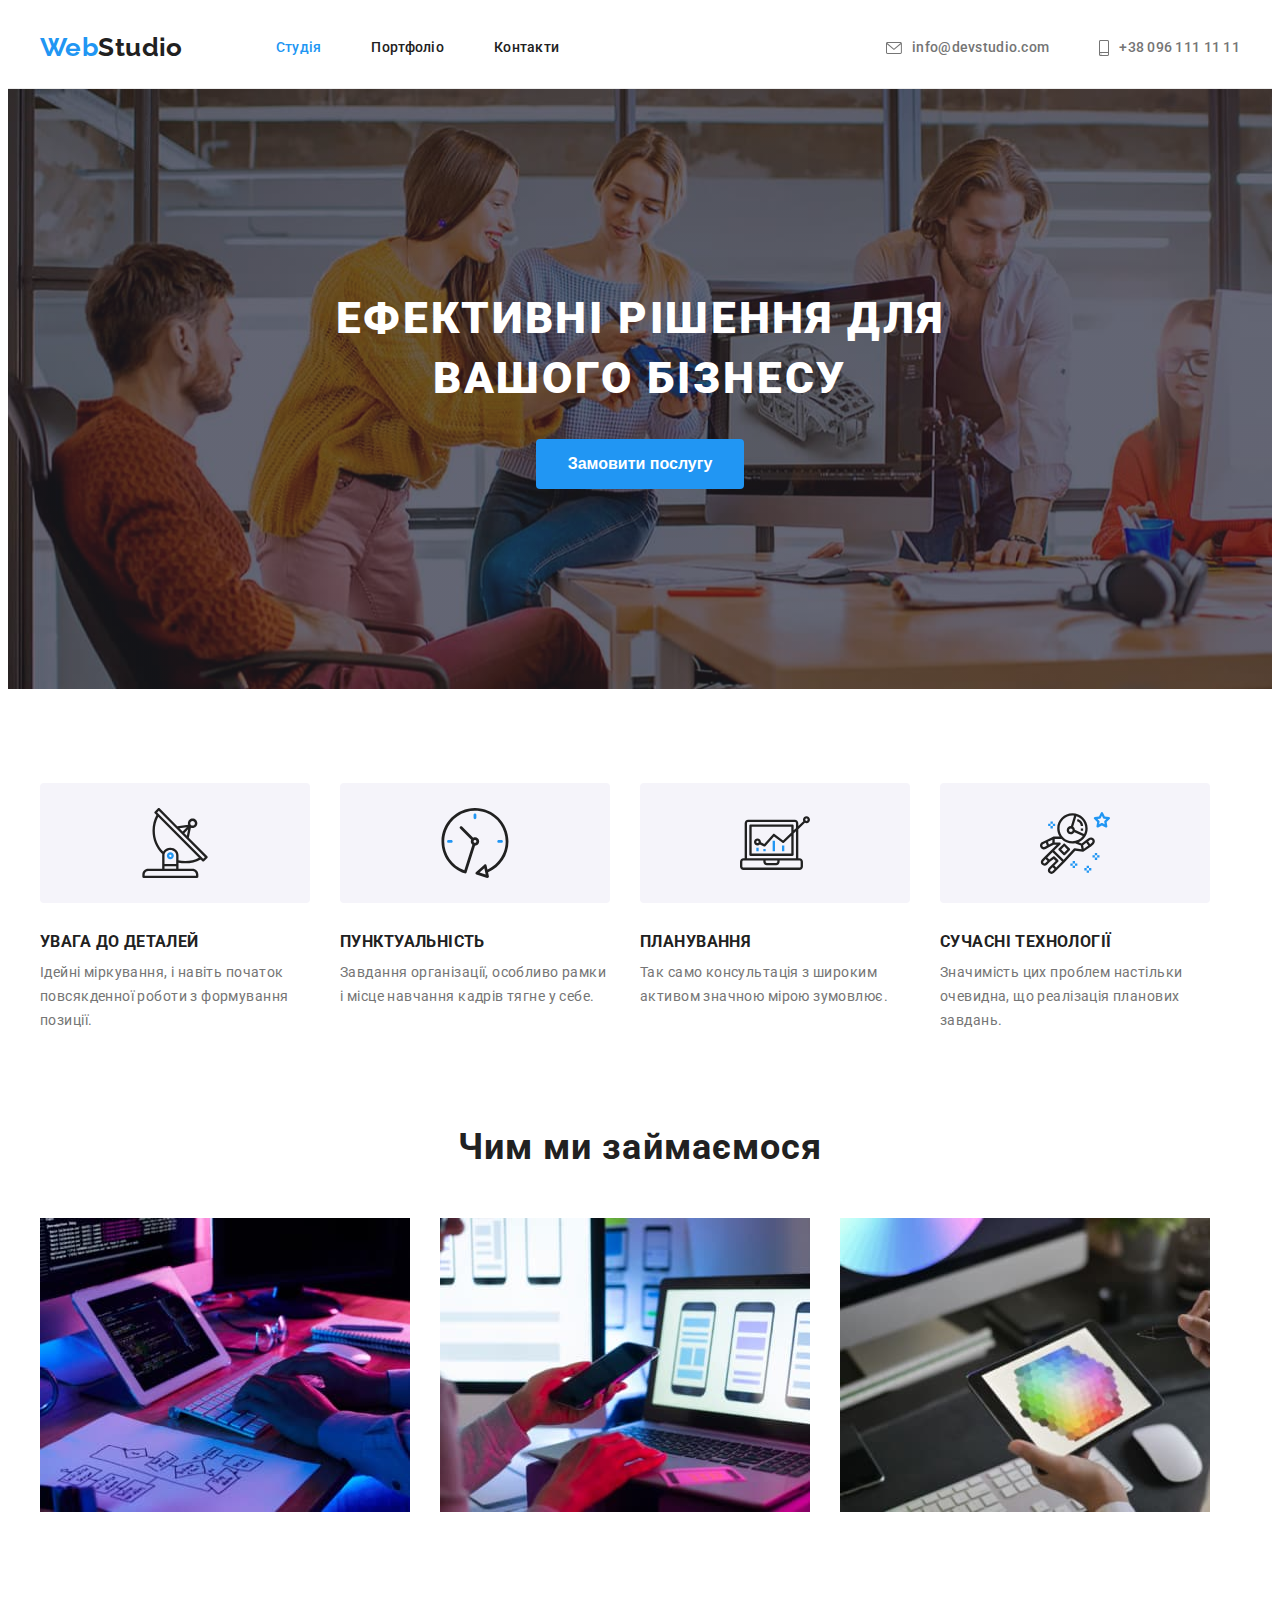
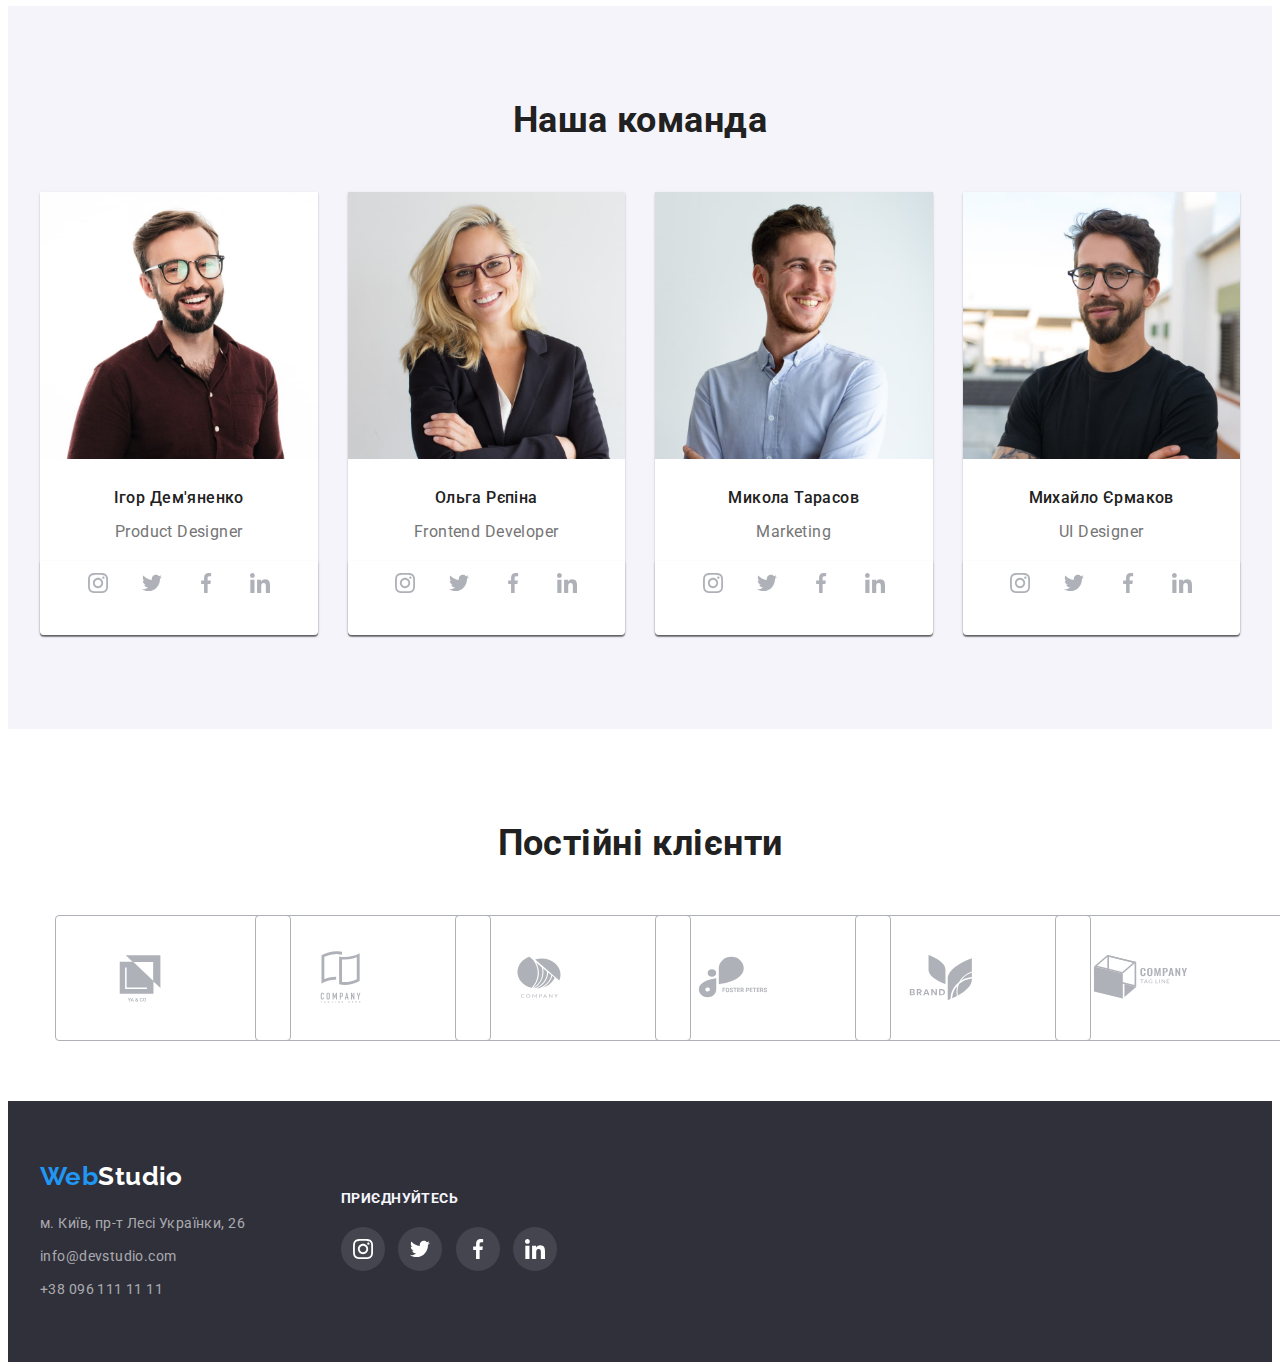
==== commit 4d6aa4ad: "add hover in company sections" ====
--- a/index.html
+++ b/index.html
@@ -371,4 +371,4 @@
     </div>
     </footer>
 </body>
-</html>align-items: baseline;+</html>--- a/css/style.css
+++ b/css/style.css
@@ -576,12 +576,11 @@
 .client-item {
     width: 100%;
     height: 100%;  
-    display: block;
+    display: flex;
     padding:  16px 32px;
     border: 1px solid var(--border-clients-color);
     border-radius: 4px;
     
-    justify-content: center;
     align-items: center;
     }
 
@@ -596,6 +595,14 @@
     height: 60px;  
 }
 
+
+.client-item:hover {
+    border: 1px solid var(--acent-color);
+}
+
+.client-item:focus {
+    border: 1px solid var(--acent-color);
+}
 
 .icon-clients {
     fill: var(--primery-icon-color);
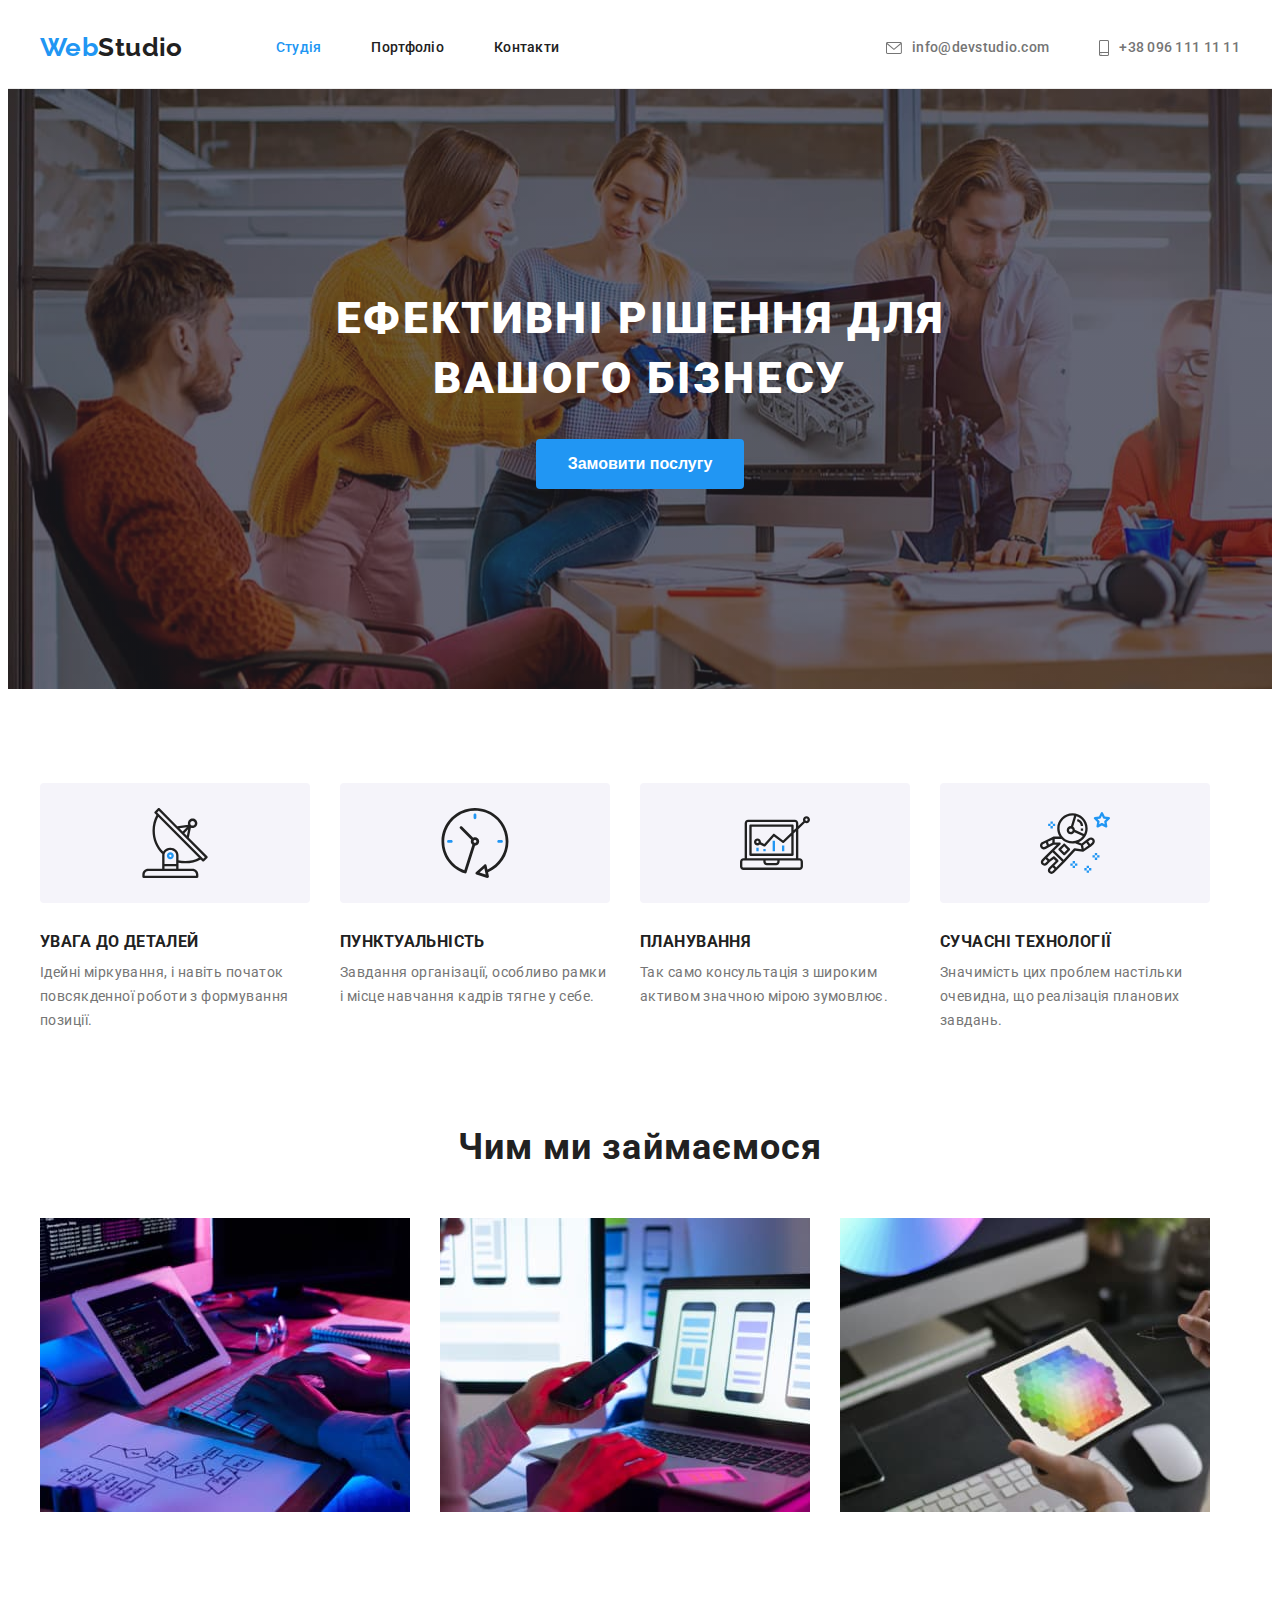
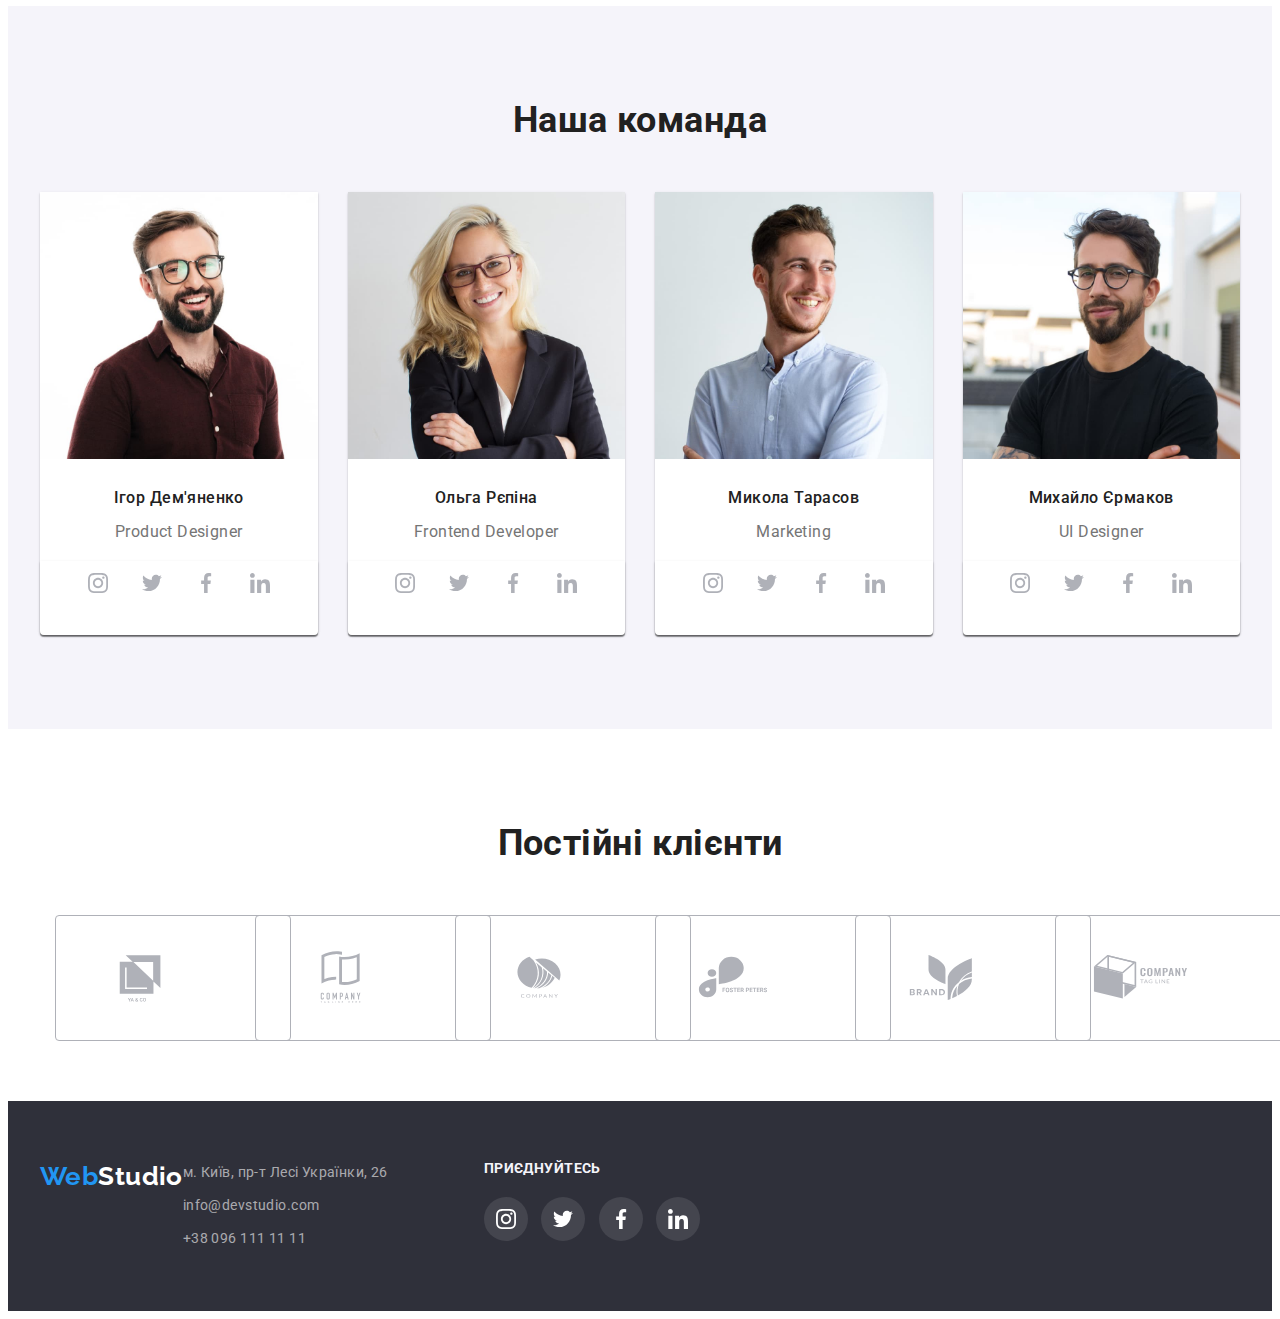
==== commit c43fdff4: "changes" ====
--- a/index.html
+++ b/index.html
@@ -320,9 +320,9 @@
     <footer class="footer">
     <div class="container footer-item">
         <div class="footer-div">
-        <address class="address">
         <a href="./index.html" class="logo-footer"><span class="logo-web">Web</span>Studio</a>
-            <ul class="site-nav-footer">
+        <address class="address">   
+        <ul class="site-nav-footer">
                 <li>
                     <a href="https://goo.gl/maps/zZceFbnyoAsrNm7R6" class="address-items" rel="noreferrer noopener" target="_blank">м. Київ, пр-т Лесі Українки, 26</a>
                 </li>
--- a/css/style.css
+++ b/css/style.css
@@ -613,11 +613,11 @@
 }
 
 
-.company:focus .icon-clients {
+.client-item:focus .icon-clients {
     fill: var(--acent-color);
 }
 
-.company:hover  {
+.client-item:hover  {
     border-radius: 4px;
     fill: var(--acent-color);
 }
@@ -699,11 +699,20 @@
     fill: var(--primary-fon-color);
 }
 
-.footer-soc-lincs:focus,
+
 .footer-soc-lincs:hover {
     background-color: var(--acent-color);
 }
-
+.footer-icon-linc:focus {
+    background-color: var(--acent-color);
+}
+
+
+.footer-icon-linc {
+    width: 100%;
+    height: 100%;
+    border-radius: 50%;
+}
 
 .footer-soc-lincs:not(:last-child) {
     margin-right: 10px;
@@ -716,7 +725,7 @@
 }
 .footer-div {
     display: flex;
-    align-items: center;
+    items: center;
 }
 
 .logo-footer {
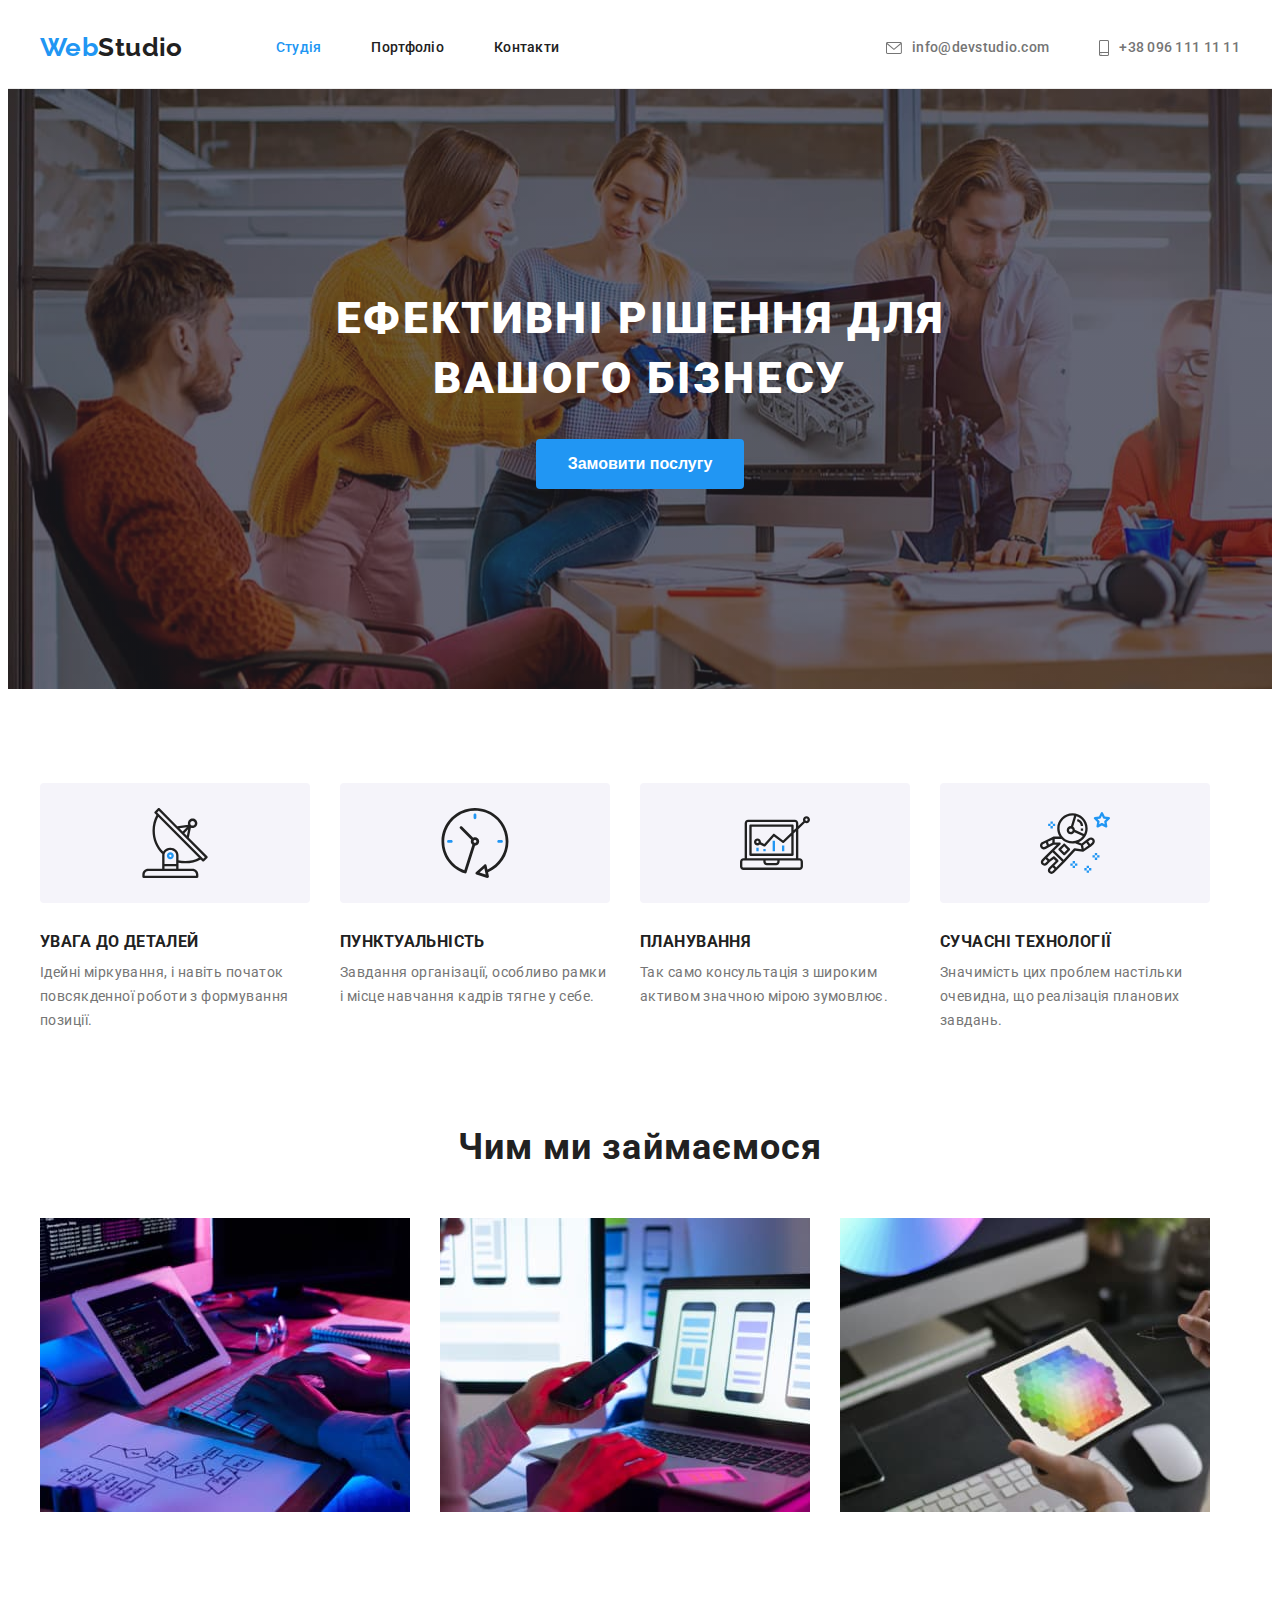
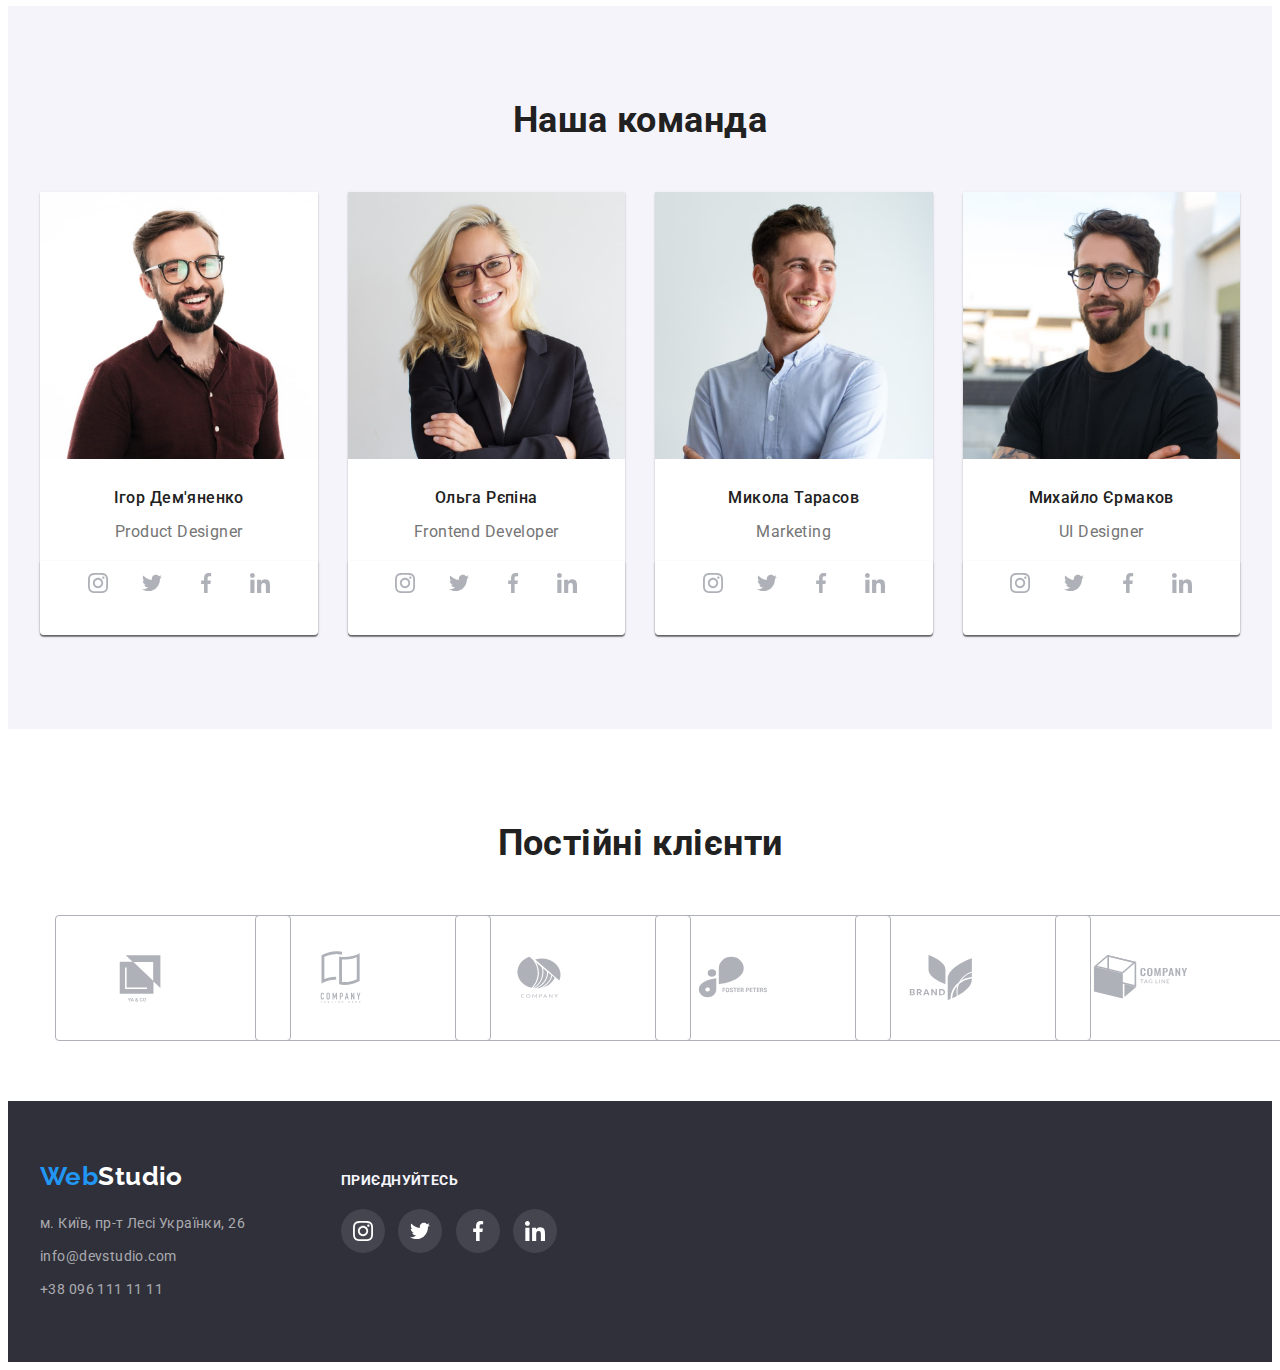
==== commit 9e678810: "add link in card portfolio" ====
--- a/index.html
+++ b/index.html
@@ -318,57 +318,57 @@
 </main>
     <!--Підвал-->
     <footer class="footer">
-    <div class="container footer-item">
-        <div class="footer-div">
-        <a href="./index.html" class="logo-footer"><span class="logo-web">Web</span>Studio</a>
-        <address class="address">   
-        <ul class="site-nav-footer">
-                <li>
-                    <a href="https://goo.gl/maps/zZceFbnyoAsrNm7R6" class="address-items" rel="noreferrer noopener" target="_blank">м. Київ, пр-т Лесі Українки, 26</a>
-                </li>
-                <li>
-                    <a href="mailto:info@devstudio.com" class="address-items">info@devstudio.com</a>
-                </li>
-                <li>
-                    <a href="tel:+380961111111" class="address-items link-end">+38 096 111 11 11</a>
-                </li>
-            </ul>
-        </address>
-        <div class="div-fot">
-            <h3 class="footer-title">приєднуйтесь</h3>
-            <ul class="footer-list">
-                <li class="footer-soc-lincs">
-                    <a class="footer-icon-linc" href="#">
-                        <svg class="icons-svg" width="20" height="20">
-                            <use href="./images/icons.svg#icon-instagram"></use>
-                        </svg>
-                    </a>
-                </li>
-                <li class="footer-soc-lincs">
-                    <a class="footer-icon-linc" href="#">
-                        <svg  class="icons-svg" width="20" height="20">
-                            <use href="./images/icons.svg#icon-twitter-1"></use>
-                        </svg>
-                    </a>
-                </li>
-                <li class="footer-soc-lincs">
-                    <a class="footer-icon-linc" href="#">
-                        <svg class="icons-svg" width="20" height="20">
-                            <use href="./images/icons.svg#icon-facebook"></use>
-                        </svg>
-                    </a>
-                </li>
-                <li class="footer-soc-lincs">
-                    <a class="footer-icon-linc" href="#">
-                        <svg class="icons-svg" width="20" height="20">
-                            <use href="./images/icons.svg#icon-linkedin"></use>
-                        </svg>
-                    </a>
-                </li>
-            </ul>
-        </div>
-    </div>
-    </div>
-    </footer>
+        <div class="container footer-item">
+        <div class="adress-div">
+            <a href="./index.html" class="logo-footer"><span class="logo-web">Web</span>Studio</a>
+            <address class="address">
+                <ul class="site-nav-footer">
+                    <li>
+                        <a href="https://goo.gl/maps/zZceFbnyoAsrNm7R6" class="address-items" rel="noreferrer noopener" target="_blank">м. Київ, пр-т Лесі Українки, 26</a>
+                    </li>
+                    <li>
+                        <a href="mailto:info@devstudio.com" class="address-items">info@devstudio.com</a>
+                    </li>
+                    <li>
+                        <a href="tel:+380961111111" class="address-items">+38 096 111 11 11</a>
+                    </li>
+                </ul>
+            </address>
+        </div>
+            <div class="div-fot">
+                <h3 class="footer-title">приєднуйтесь</h3>
+                <ul class="footer-list">
+                    <li class="footer-soc-lincs">
+                        <a class="footer-icon-linc" href="#">
+                            <svg class="icons-svg" width="20" height="20">
+                                <use href="./images/icons.svg#icon-instagram"></use>
+                            </svg>
+                        </a>
+                    </li>
+                    <li class="footer-soc-lincs">
+                        <a class="footer-icon-linc" href="#">
+                            <svg  class="icons-svg" width="20" height="20">
+                                <use href="./images/icons.svg#icon-twitter-1"></use>
+                            </svg>
+                        </a>
+                    </li>
+                    <li class="footer-soc-lincs">
+                        <a class="footer-icon-linc" href="#">
+                            <svg class="icons-svg" width="20" height="20">
+                                <use href="./images/icons.svg#icon-facebook"></use>
+                            </svg>
+                        </a>
+                    </li>
+                    <li class="footer-soc-lincs">
+                        <a class="footer-icon-linc" href="#">
+                            <svg class="icons-svg" width="20" height="20">
+                                <use href="./images/icons.svg#icon-linkedin"></use>
+                            </svg>
+                        </a>
+                    </li>
+                </ul>
+            </div>
+        </div>
+        </footer>
 </body>
 </html>--- a/css/style.css
+++ b/css/style.css
@@ -723,9 +723,10 @@
     justify-content: center;
     align-items: center;
 }
-.footer-div {
-    display: flex;
-    items: center;
+
+
+.footer-item {
+    align-items: baseline;
 }
 
 .logo-footer {
@@ -734,6 +735,19 @@
 
 .div-fot .fot-portfolio {
     margin-bottom: 30px;
+}
+
+.div-fot {
+    display: inline-block;
+}
+
+
+.adress-div {
+    display: inline-block;
+}
+
+.footer-item {
+    display: flex;
 }
 
 
@@ -790,21 +804,21 @@
 .photos-list:nth-last-child(-n+3) {
     margin-bottom: 0;
 }
-.photos-list:hover
- {
-    box-shadow: 0px 3px 1px
-     rgba(0, 0, 0, 0.1), 0px 1px 2px 
-     rgba(0, 0, 0, 0.08), 0px 2px 2px
-     rgba(0, 0, 0, 0.12);
-    border-radius: 4px;
-}
-
-.photos-list:focus {
-    box-shadow: 0px 3px 1px
-     rgba(0, 0, 0, 0.1), 0px 1px 2px 
-     rgba(0, 0, 0, 0.08), 0px 2px 2px
-     rgba(0, 0, 0, 0.12);
-    border-radius: 4px;
+ 
+
+.link-content:hover {
+    box-shadow: 0px 1px 1px
+   rgba(0, 0, 0, 0.12), 0px 4px 4px
+   rgba(0, 0, 0, 0.06), 1px 4px 6px
+   rgba(0, 0, 0, 0.16);
+}
+
+
+.link-content:focus  {
+    box-shadow: 0px 1px 1px
+   rgba(0, 0, 0, 0.12), 0px 4px 4px
+   rgba(0, 0, 0, 0.06), 1px 4px 6px
+   rgba(0, 0, 0, 0.16);
 }
 .buttons-filters {
     display: flex;
@@ -835,3 +849,13 @@
     margin-bottom: 4px;
 }
 
+.link-content {
+    width: 100%;
+    height: 100%;
+    text-decoration: none;
+    display: inline-block;
+
+}
+
+
+
